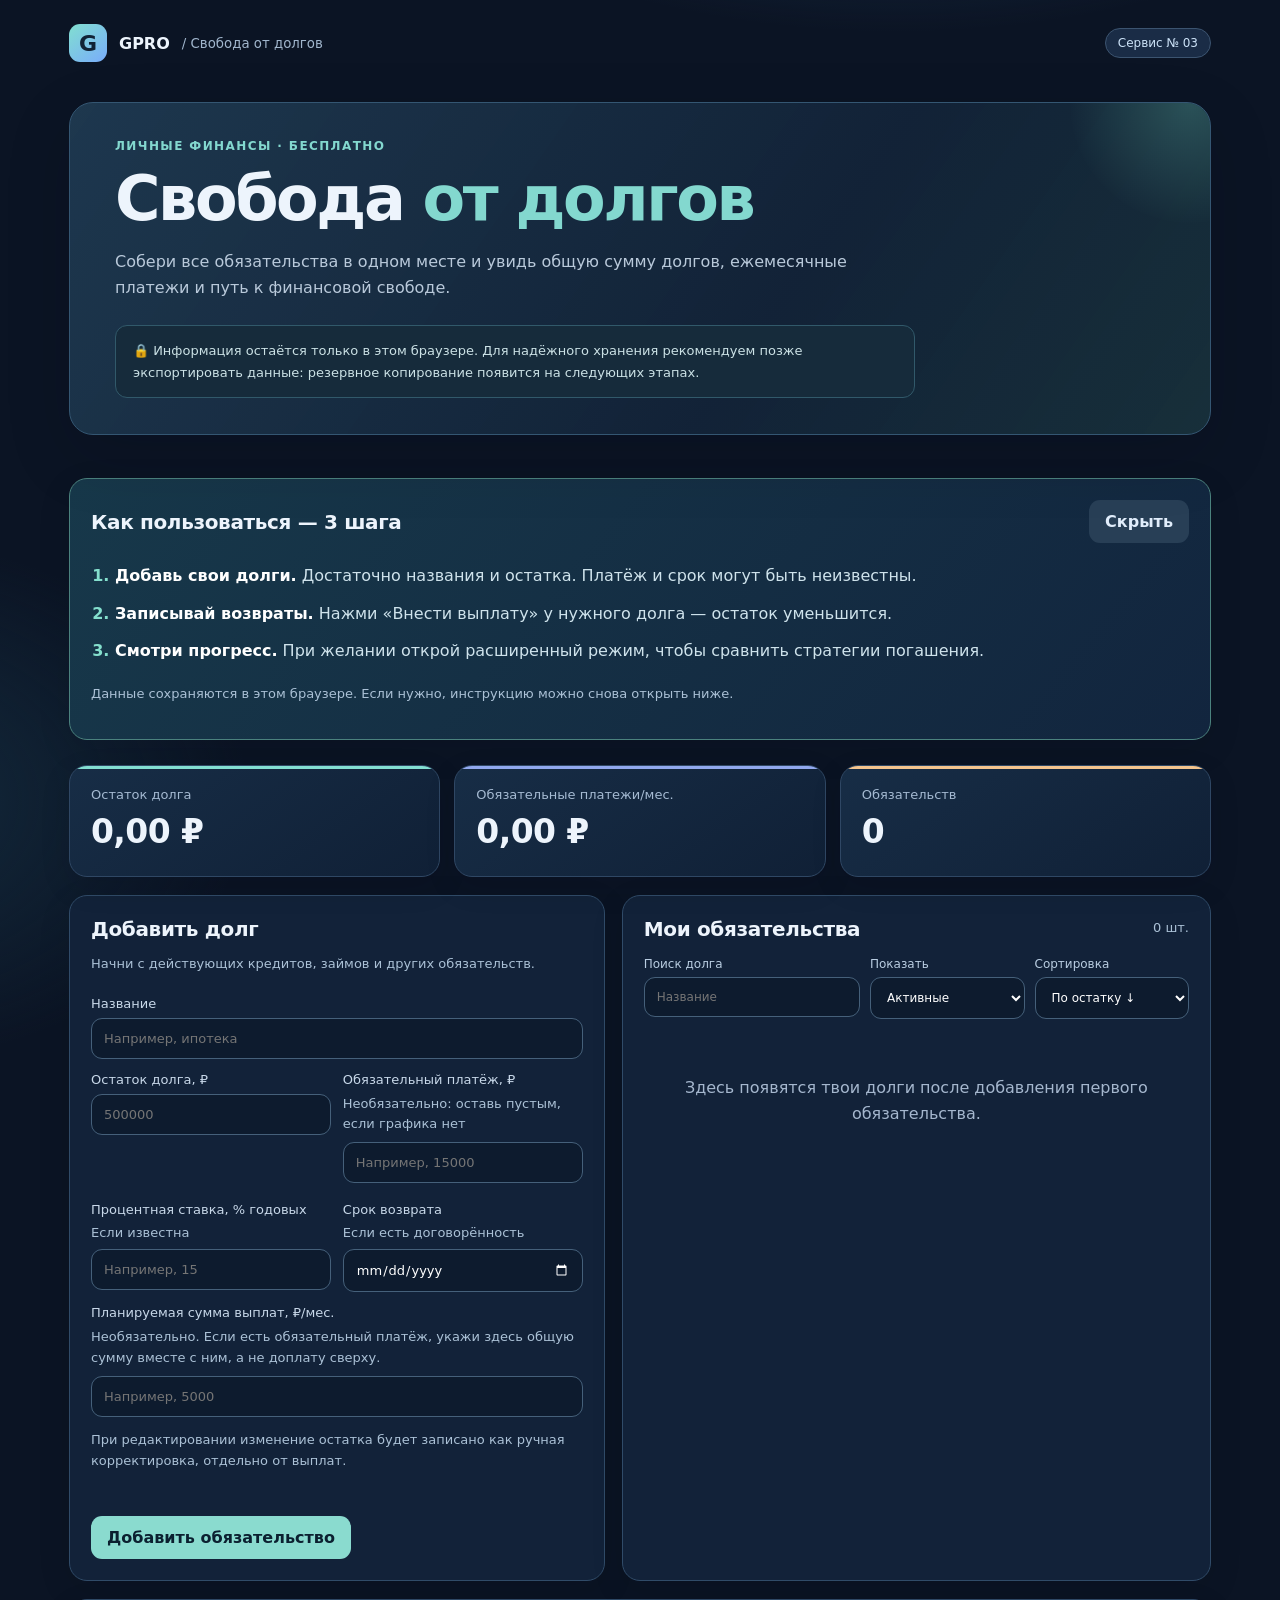
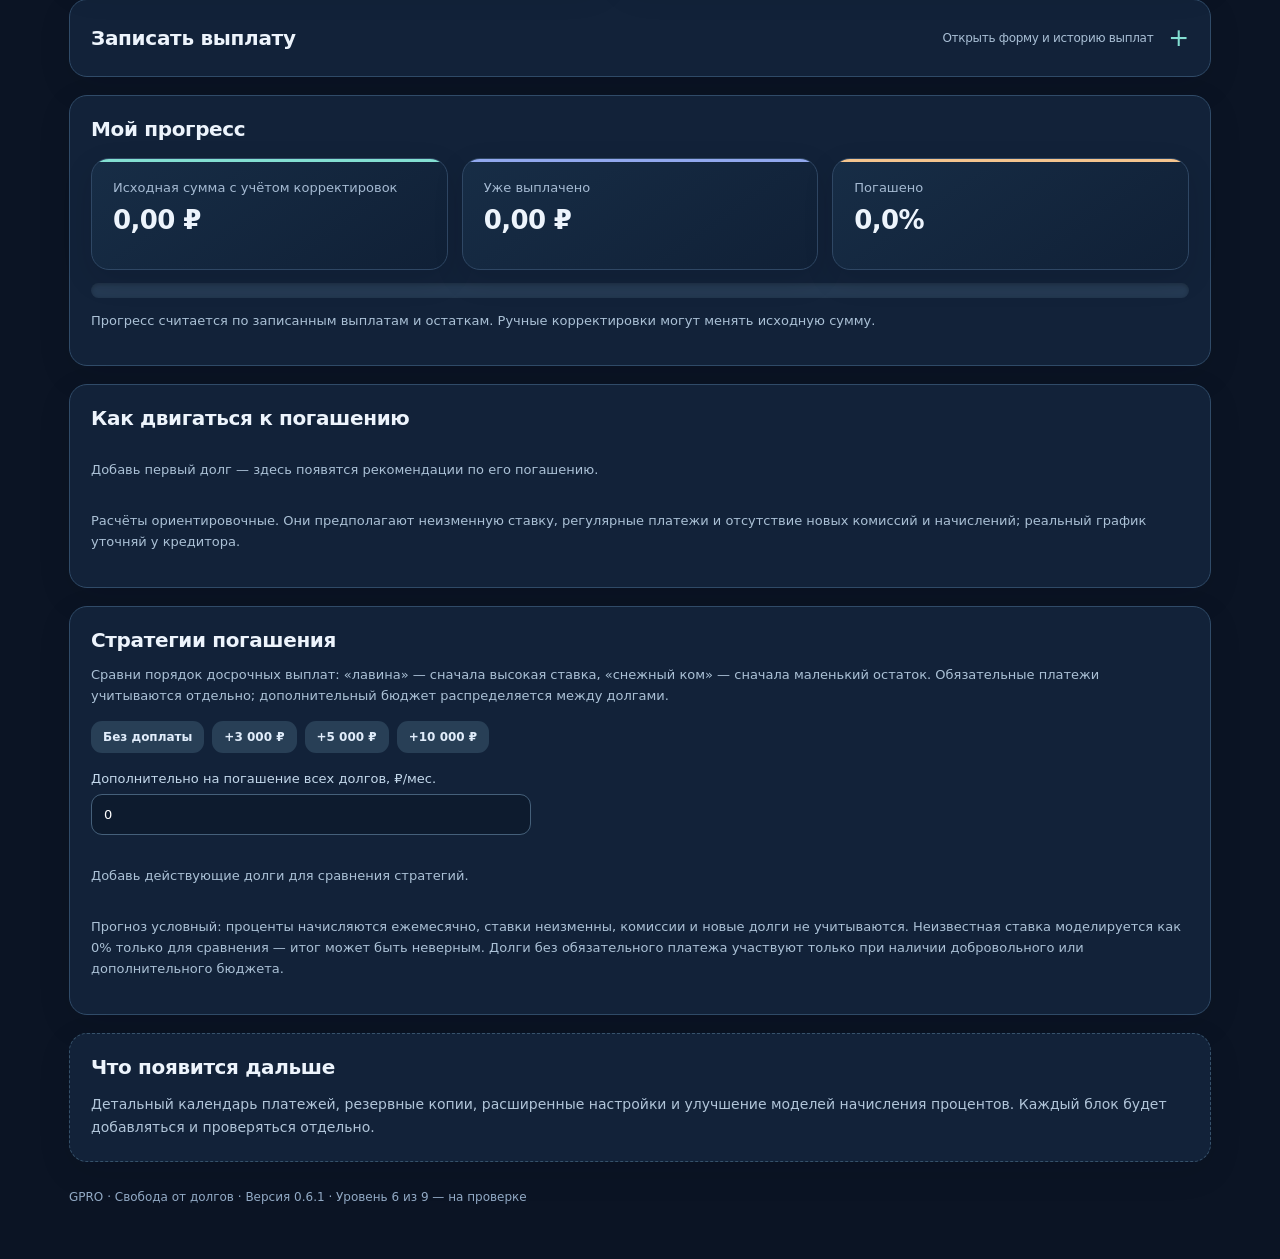
==== debt-freedom/index.html @ aa55265d "fix(debt): correct payment accordion HTML nesting" ====
<!doctype html>
<html lang="ru"><head><meta charset="utf-8"><meta name="viewport" content="width=device-width,initial-scale=1"><meta name="theme-color" content="#0d1728"><meta name="description" content="Свобода от долгов — бесплатный инструмент GPRO для учёта долгов и контроля выплат."><title>Свобода от долгов — GPRO</title><link rel="stylesheet" href="./css/style.css?v=0.6.1"></head>
<body><main class="shell">
<header class="header"><div class="brand"><span class="brand-mark">G</span> GPRO <small>/ Свобода от долгов</small></div><span class="tag">Сервис № 03</span></header>
<section class="hero"><div class="eyebrow">Личные финансы · Бесплатно</div><h1>Свобода <span>от долгов</span></h1><p>Собери все обязательства в одном месте и увидь общую сумму долгов, ежемесячные платежи и путь к финансовой свободе.</p><div class="notice">🔒 Информация остаётся только в этом браузере. Для надёжного хранения рекомендуем позже экспортировать данные: резервное копирование появится на следующих этапах.</div></section>
<div class="guide-trigger"><button class="button secondary" type="button" id="openGuide" hidden>Как пользоваться — 3 шага</button></div><section class="panel getting-started" id="quickGuide"><div class="heading"><h2>Как пользоваться — 3 шага</h2><button class="button secondary" type="button" id="hideGuide">Скрыть</button></div><ol><li><strong>Добавь свои долги.</strong> Достаточно названия и остатка. Платёж и срок могут быть неизвестны.</li><li><strong>Записывай возвраты.</strong> Нажми «Внести выплату» у нужного долга — остаток уменьшится.</li><li><strong>Смотри прогресс.</strong> При желании открой расширенный режим, чтобы сравнить стратегии погашения.</li></ol><p class="muted">Данные сохраняются в этом браузере. Если нужно, инструкцию можно снова открыть ниже.</p></section>
<section class="summary" aria-label="Итоги"><article><span>Остаток долга</span><strong id="totalDebt">0 ₽</strong></article><article><span>Обязательные платежи/мес.</span><strong id="totalPayment">0 ₽</strong></article><article><span>Обязательств</span><strong id="debtCount">0</strong></article></section>
<div class="layout"><section class="panel"><h2 id="formHeading">Добавить долг</h2><p class="muted">Начни с действующих кредитов, займов и других обязательств.</p>
<form id="debtForm"><label>Название<input id="debtName" maxlength="80" required placeholder="Например, ипотека"></label><div class="fields"><label>Остаток долга, ₽<input id="debtAmount" type="number" min="0" max="1000000000000" step="0.01" inputmode="decimal" required placeholder="500000"></label><label>Обязательный платёж, ₽ <small class="muted">Необязательно: оставь пустым, если графика нет</small><input id="debtPayment" type="number" min="0" max="1000000000000" step="0.01" inputmode="decimal" placeholder="Например, 15000"></label></div><div class="fields extra-fields"><label>Процентная ставка, % годовых <small class="muted">Если известна</small><input id="debtRate" type="number" min="0" max="100" step="0.01" inputmode="decimal" placeholder="Например, 15"></label><label>Срок возврата <small class="muted">Если есть договорённость</small><input id="debtDue" type="date"></label></div><label>Планируемая сумма выплат, ₽/мес. <small class="muted">Необязательно. Если есть обязательный платёж, укажи здесь общую сумму вместе с ним, а не доплату сверху.</small><input id="debtTarget" type="number" min="0" max="1000000000000" step="0.01" inputmode="decimal" placeholder="Например, 5000"></label><p class="muted">При редактировании изменение остатка будет записано как ручная корректировка, отдельно от выплат.</p><p id="formError" class="error" role="alert"></p><div class="form-actions"><button class="button" id="saveDebt" type="submit">Добавить обязательство</button><button class="button secondary" id="cancelEdit" type="button" hidden>Отмена</button></div><input type="hidden" id="editingId"></form></section>
<section class="panel"><div class="heading"><h2>Мои обязательства</h2><span class="muted" id="listCount"></span></div><div class="debt-tools"><label>Поиск долга<input type="search" id="debtSearch" maxlength="80" placeholder="Название"></label><label>Показать<select id="debtFilter"><option value="active">Активные</option><option value="all">Все</option><option value="closed">Погашенные</option></select></label><label>Сортировка<select id="debtSort"><option value="amount">По остатку ↓</option><option value="payment">По платежу ↓</option><option value="name">По названию</option></select></label></div><div id="debtList" class="debt-list" aria-live="polite"></div></section></div>
<details class="panel panel-payment payment-fold" id="paymentPanel"><summary><span>Записать выплату</span><span class="fold-caption">Открыть форму и историю выплат</span></summary><div class="payment-fold-body"><p class="muted">Выплата уменьшает остаток долга. Начисление процентов и комиссии не происходит автоматически — сверяй актуальный остаток с кредитором.</p><form id="paymentForm"><div class="fields"><label>Обязательство<select id="paymentDebt" required></select></label><label>Сумма выплаты, ₽<input id="paymentAmount" type="number" min="0.01" max="1000000000000" step="0.01" required inputmode="decimal"></label></div><label>Дата выплаты<input id="paymentDate" type="date" required></label><p class="error" id="paymentError" role="alert"></p><p class="muted" id="paymentMessage" role="status" aria-live="polite"></p><button class="button" type="submit">Записать выплату</button></form><h3>История выплат</h3><label class="history-filter">Долг<select id="historyDebt"><option value="all">Все обязательства</option></select></label><p class="muted">Ручные корректировки показаны отдельно и не считаются выплатами.</p><div class="form-actions"><button class="button secondary" id="showMorePayments" type="button" hidden>Показать ещё 50</button><button class="button secondary" id="showAllPayments" type="button" hidden>Показать все</button></div><div id="paymentHistory" class="payment-history"></div>
</div></details><section class="panel progress-panel"><h2>Мой прогресс</h2><div class="summary progress-summary"><article><span>Исходная сумма с учётом корректировок</span><strong id="startingTotal">0 ₽</strong></article><article><span>Уже выплачено</span><strong id="alreadyPaid">0 ₽</strong></article><article><span>Погашено</span><strong id="paidPercent">0%</strong></article></div><div class="progress-track"><div id="paidBar"></div></div><p class="muted">Прогресс считается по записанным выплатам и остаткам. Ручные корректировки могут менять исходную сумму.</p></section><section class="panel advice"><h2>Как двигаться к погашению</h2><div id="guidance" class="advice-list" aria-live="polite"></div><p class="muted">Расчёты ориентировочные. Они предполагают неизменную ставку, регулярные платежи и отсутствие новых комиссий и начислений; реальный график уточняй у кредитора.</p></section>
<section class="panel strategy"><h2>Стратегии погашения</h2><p class="muted">Сравни порядок досрочных выплат: «лавина» — сначала высокая ставка, «снежный ком» — сначала маленький остаток. Обязательные платежи учитываются отдельно; дополнительный бюджет распределяется между долгами.</p><div class="form-actions extra-presets" aria-label="Быстрый выбор дополнительных выплат"><button class="button secondary" type="button" data-extra="0">Без доплаты</button><button class="button secondary" type="button" data-extra="3000">+3 000 ₽</button><button class="button secondary" type="button" data-extra="5000">+5 000 ₽</button><button class="button secondary" type="button" data-extra="10000">+10 000 ₽</button></div><label>Дополнительно на погашение всех долгов, ₽/мес.<input id="extraPayment" type="number" min="0" max="1000000000000" step="0.01" value="0" inputmode="decimal"></label><div id="strategyResults" class="advice-list" aria-live="polite"></div><p class="muted">Прогноз условный: проценты начисляются ежемесячно, ставки неизменны, комиссии и новые долги не учитываются. Неизвестная ставка моделируется как 0% только для сравнения — итог может быть неверным. Долги без обязательного платежа участвуют только при наличии добровольного или дополнительного бюджета.</p></section><section class="panel roadmap"><h2>Что появится дальше</h2><p>Детальный календарь платежей, резервные копии, расширенные настройки и улучшение моделей начисления процентов. Каждый блок будет добавляться и проверяться отдельно.</p></section>
<footer>GPRO · Свобода от долгов · Версия 0.6.1 · Уровень 6 из 9 — на проверке</footer>
</main><script src="./js/app.js?v=0.6.1"></script></body></html>
---- debt-freedom/css/style.css ----
:root{font-family:Inter,system-ui,-apple-system,"Segoe UI",sans-serif;color:#edf4fc;background:#0b1424;color-scheme:dark}*{box-sizing:border-box}body{margin:0;background:radial-gradient(ellipse at 58% -12%,#203b5b,#0b1424 54%);min-height:100vh}button,input{font:inherit}button{cursor:pointer}.shell{max-width:1140px;margin:auto;padding:24px 24px 55px}.header,.brand,.heading{display:flex;align-items:center;justify-content:space-between;gap:12px}.brand{justify-content:start;font-weight:800}.brand small{font-weight:400;color:#a1b6cd}.brand-mark{display:grid;place-items:center;width:38px;height:38px;border-radius:11px;background:linear-gradient(140deg,#81dfd0,#79acfb);color:#112236;font-size:22px;font-weight:900}.tag{font-size:12px;border:1px solid #3c5470;background:#1a2c46;border-radius:25px;padding:7px 12px;color:#cde3f8}.hero{margin:56px 0 27px;max-width:800px}.eyebrow{font-size:12px;font-weight:850;letter-spacing:1.4px;text-transform:uppercase;color:#83d8cf}h1{font-size:clamp(34px,6vw,62px);line-height:1.09;letter-spacing:-1.8px;margin:12px 0}h1 span{color:#83d8cf}.hero>p{font-size:16px;line-height:1.65;color:#b9c9da}.notice{background:#162b3b;border:1px solid #31596a;padding:14px 17px;border-radius:12px;font-size:13px;color:#cbe1e5;line-height:1.65}.summary{display:grid;grid-template-columns:repeat(3,minmax(0,1fr));gap:14px;margin:25px 0 18px}.summary article,.panel{border:1px solid #2f4764;background:#122239;border-radius:18px;padding:21px}.summary article span{font-size:13px;color:#a5bad2;display:block}.summary article strong{font-size:clamp(21px,3vw,33px);display:block;margin-top:10px;overflow-wrap:anywhere}.layout{display:grid;grid-template-columns:1fr 1.1fr;gap:17px}.panel{min-width:0}h2{font-size:20px;margin:0 0 10px}.muted{font-size:13px;color:#a3b8cf;line-height:1.6}.fields{display:grid;grid-template-columns:repeat(2,minmax(0,1fr));gap:12px}form{margin-top:21px}form label{display:flex;flex-direction:column;gap:7px;color:#c8d8e9;font-size:13px;margin-bottom:13px}input{width:100%;min-width:0;border-radius:11px;border:1px solid #45607a;background:#0d1b2e;color:#fff;padding:12px}input:focus-visible,button:focus-visible{outline:2px solid #8ce3e0;outline-offset:2px}.button{border:0;background:#8adbcf;color:#0b2030;border-radius:11px;padding:12px 16px;font-weight:800}.button.secondary{background:#283f56;color:#e1edfb}.button.danger{background:#49313c;color:#ffb9bc;padding:8px 12px}.error{color:#ffadb9;min-height:18px;font-size:13px}.debt-list{display:grid;gap:11px;margin-top:16px}.debt-item{padding:15px;background:#101b30;border-radius:13px;border:1px solid #304b62}.debt-item-top{display:flex;justify-content:space-between;gap:14px;align-items:center}.debt-item strong{overflow-wrap:anywhere}.debt-figures{display:flex;gap:22px;flex-wrap:wrap;margin-top:10px;font-size:13px;color:#bdd1e7}.debt-figures b{color:#f2f8ff}.empty{padding:40px 12px;text-align:center;color:#a5b7ce;line-height:1.65}.roadmap{margin-top:18px}.roadmap p{color:#b1c5d9;line-height:1.7;font-size:14px;margin-bottom:0}footer{margin-top:28px;color:#92aac5;font-size:12px}@media(max-width:760px){.shell{padding:16px 14px 45px}.hero{margin-top:34px}.layout{grid-template-columns:1fr}.summary{gap:8px}.summary article,.panel{padding:15px}.summary article span{font-size:11px}.summary article strong{font-size:20px}}@media(max-width:430px){.summary{grid-template-columns:repeat(2,minmax(0,1fr))}.summary article:last-child{grid-column:1/-1}.fields{grid-template-columns:1fr}.hero>p{font-size:14px}.brand small{display:none}.tag{font-size:10px}}[hidden]{display:none!important}
/* Level 2: flexible debts and repayment guidance */
.extra-fields{margin-top:6px}.extra-fields small,form label small{font-weight:400;line-height:1.4}.advice{margin-top:18px}.advice-list{display:grid;grid-template-columns:repeat(2,minmax(0,1fr));gap:12px;margin:17px 0}.advice-item{padding:16px;background:#102439;border:1px solid #34566b;border-radius:12px;min-width:0}.advice-item strong{display:block;color:#a1ecde;overflow-wrap:anywhere}.advice-item p{margin:10px 0 0}.debt-figures span{line-height:1.5}.debt-figures{gap:8px 18px}@media(max-width:760px){.advice-list{grid-template-columns:1fr}}@media(max-width:430px){.extra-fields{grid-template-columns:1fr}}

/* Level 3: transaction editing and repayment history */
select{width:100%;min-width:0;border-radius:11px;border:1px solid #45607a;background:#0d1b2e;color:#fff;padding:12px;font:inherit}
select:focus-visible{outline:2px solid #8ce3e0;outline-offset:2px}
.item-actions,.form-actions{display:flex;align-items:center;gap:8px;flex-wrap:wrap}
.item-actions .button{font-size:12px;padding:8px 11px}
.paid-off{border-color:#397d69;background:#112e30}
.panel-payment{margin-top:18px}
.panel-payment h3{font-size:16px;margin:26px 0 12px}
.payment-history{display:grid;gap:9px}
.payment-row{display:flex;gap:12px;align-items:center;justify-content:space-between;padding:12px;border:1px solid #34516c;background:#0e1d30;border-radius:11px;font-size:13px}
.payment-row span{overflow-wrap:anywhere}
.payment-row button{flex-shrink:0}
@media(max-width:500px){.debt-item-top{align-items:flex-start;flex-direction:column}.payment-row{align-items:flex-start;flex-direction:column}.payment-row button{min-height:40px}}

/* Level 3.1: progress, strategy comparison and full history */
.progress-panel,.strategy{margin-top:18px}
.progress-summary{margin:17px 0 13px}
.progress-summary article strong{font-size:clamp(18px,2.3vw,26px)}
.progress-track{height:13px;border-radius:99px;background:#253a53;overflow:hidden}
.progress-track>div{height:100%;background:linear-gradient(90deg,#50a9d8,#8ae1ce);border-radius:99px;transition:width .2s ease}
.strategy>label{display:flex;flex-direction:column;gap:8px;font-size:13px;color:#c4d9ec;max-width:440px;margin:18px 0}
.warning{color:#ffc2a3!important}
.positive{color:#92e6ba!important}
#showMorePayments,#showAllPayments{font-size:12px;margin:4px 0}
@media(max-width:650px){.progress-summary{grid-template-columns:1fr 1fr}.progress-summary article:last-child{grid-column:1/-1}}
@media(prefers-reduced-motion:reduce){.progress-track>div{transition:none}}

/* Level 3.1 transparency: correction log and simulation presets */
.adjustment-log{margin:12px 0 0;padding:10px 12px;border:1px solid #405775;border-radius:10px;font-size:12px;color:#b8cee5}
.adjustment-log summary{cursor:pointer;font-weight:700;color:#a9e6db}
.adjustment-log>div{padding:5px 0;border-top:1px solid #31465d;margin-top:6px}
.extra-presets{margin-top:15px}.extra-presets .button{padding:9px 12px;font-size:12px}

/* Level 4 — daily usability */
.debt-tools{display:grid;grid-template-columns:minmax(0,1.4fr) minmax(0,1fr) minmax(0,1fr);gap:10px;margin:16px 0}
.debt-tools label,.history-filter{display:flex;flex-direction:column;gap:6px;font-size:12px;color:#b9cde1}
.item-actions .pay-now{background:#8adbcf;color:#0b2030}
#paymentMessage{min-height:18px;color:#99e1ca}
.history-filter{max-width:370px;margin:10px 0}
#paymentPanel{scroll-margin-top:18px}
@media(max-width:640px){.debt-tools{grid-template-columns:minmax(0,1fr) minmax(0,1fr)}.debt-tools label:first-child{grid-column:1/-1}.item-actions .button{min-height:40px}}
@media(max-width:400px){.debt-tools{grid-template-columns:1fr}.debt-tools label:first-child{grid-column:auto}.item-actions{width:100%}}

/* Level 5 — cohesive polished visual system */
:root{--surface:#122239;--muted:#abc1d6;--accent:#88dfd1;--stroke:#344e6c}
body{background:radial-gradient(ellipse 850px 500px at 70% -12%,#28486d 0%,transparent 75%),radial-gradient(ellipse 650px 400px at -15% 28%,#142d40 0%,transparent 68%),#0b1424}
.shell{max-width:1190px}
.hero{position:relative;max-width:none;padding:36px clamp(22px,4vw,45px);margin:40px 0 25px;border:1px solid #345672;border-radius:24px;background:linear-gradient(125deg,rgba(35,66,91,.77),rgba(18,35,56,.95) 62%,rgba(27,56,65,.75));box-shadow:0 22px 65px rgba(2,10,21,.15);overflow:hidden}
.hero:after{content:"";position:absolute;width:240px;height:240px;right:-100px;top:-120px;border-radius:50%;background:radial-gradient(circle,rgba(122,233,204,.21),transparent 72%);pointer-events:none}
.hero h1{letter-spacing:-2.4px}
.hero>p{max-width:740px}
.hero .notice{max-width:800px;margin-top:24px}
.summary article{position:relative;overflow:hidden;min-height:112px;background:linear-gradient(145deg,#172d46,#102036);box-shadow:0 10px 30px rgba(2,10,24,.12)}
.summary article:before{content:"";position:absolute;top:0;left:0;right:0;height:3px;background:#537da4}
.summary article:first-child:before{background:#83dfd2}
.summary article:nth-child(2):before{background:#91a8ee}
.summary article:nth-child(3):before{background:#f4c48e}
.summary article strong{font-variant-numeric:tabular-nums;letter-spacing:-.6px}
.panel{box-shadow:0 10px 35px rgba(2,10,24,.09);border-color:#304b68}
.panel h2{letter-spacing:-.35px}
.debt-item{border-color:#36516d;background:linear-gradient(135deg,#142841,#101d30);transition:border-color .2s ease,transform .2s ease}
.debt-item:hover{border-color:#547997}
.debt-item strong{font-size:15px}
.debt-item.paid-off{background:linear-gradient(125deg,#153830,#14273a);border-color:#4c9b80}
.debt-figures{margin-top:14px}
.debt-figures span{background:rgba(99,143,176,.09);padding:5px 9px;border-radius:7px}
.item-actions .button{border-radius:9px}
.button{transition:filter .15s ease,transform .15s ease}
@media(hover:hover){.button:hover{filter:brightness(1.1)}.button:active{transform:translateY(1px)}}
.advice-item{background:linear-gradient(135deg,#132c40,#102237);border-color:#35556e}
.advice-item p{line-height:1.55}
.progress-track{height:15px;box-shadow:inset 0 1px 4px rgba(0,0,0,.25)}
.payment-row{background:#13273d}
.heading h2{margin:0}
.roadmap{border-style:dashed;border-color:#36526b}
.muted{color:var(--muted)}
@media(max-width:760px){.hero{margin:23px 0 21px;padding:26px 21px}.summary article{min-height:98px}.hero h1{letter-spacing:-1.6px}}
@media(max-width:430px){.hero{padding:22px 17px}.hero h1{font-size:35px}.hero .notice{font-size:12px}.summary article strong{font-size:clamp(18px,5vw,24px)}.item-actions{gap:7px}.item-actions .button{flex:1}}
@media(prefers-reduced-motion:reduce){.button,.debt-item{transition:none}}

/* Level 6: simplified onboarding and personalized density */
.getting-started{margin:18px 0;background:linear-gradient(130deg,#17384a,#12253e);border-color:#4b827e}
.getting-started ol{padding-left:24px;display:grid;gap:12px;margin:20px 0;color:#cfe3ec;line-height:1.6}
.getting-started li::marker{font-weight:900;color:#84dfcd}
.getting-started strong{color:#fff}
.getting-started .heading{flex-wrap:wrap}
.getting-started[hidden]{display:none}
@media(max-width:480px){.getting-started ol{font-size:13px}}

/* Level 6.1: fold the repayment area while keeping all recommendations visible */
.guide-trigger{display:flex;justify-content:flex-start;margin:14px 0}
.guide-trigger [hidden]{display:none}
.payment-fold{margin-top:18px}
.payment-fold>summary{cursor:pointer;display:flex;justify-content:space-between;align-items:center;gap:15px;list-style:none;font-size:20px;font-weight:750;letter-spacing:-.3px;min-height:34px}
.payment-fold>summary::-webkit-details-marker{display:none}
.payment-fold>summary:after{content:'+';font-size:25px;font-weight:500;color:#83dfd2;line-height:1}
.payment-fold[open]>summary:after{content:'−'}
.payment-fold .fold-caption{font-size:12px;color:#a9bfd5;font-weight:400;margin-left:auto;text-align:right}
.payment-fold-body{padding-top:14px}
.payment-fold>summary:focus-visible{outline:2px solid #8ce3e0;outline-offset:4px;border-radius:4px}
@media(max-width:500px){.payment-fold>summary{font-size:18px}.payment-fold .fold-caption{font-size:11px;max-width:135px}}
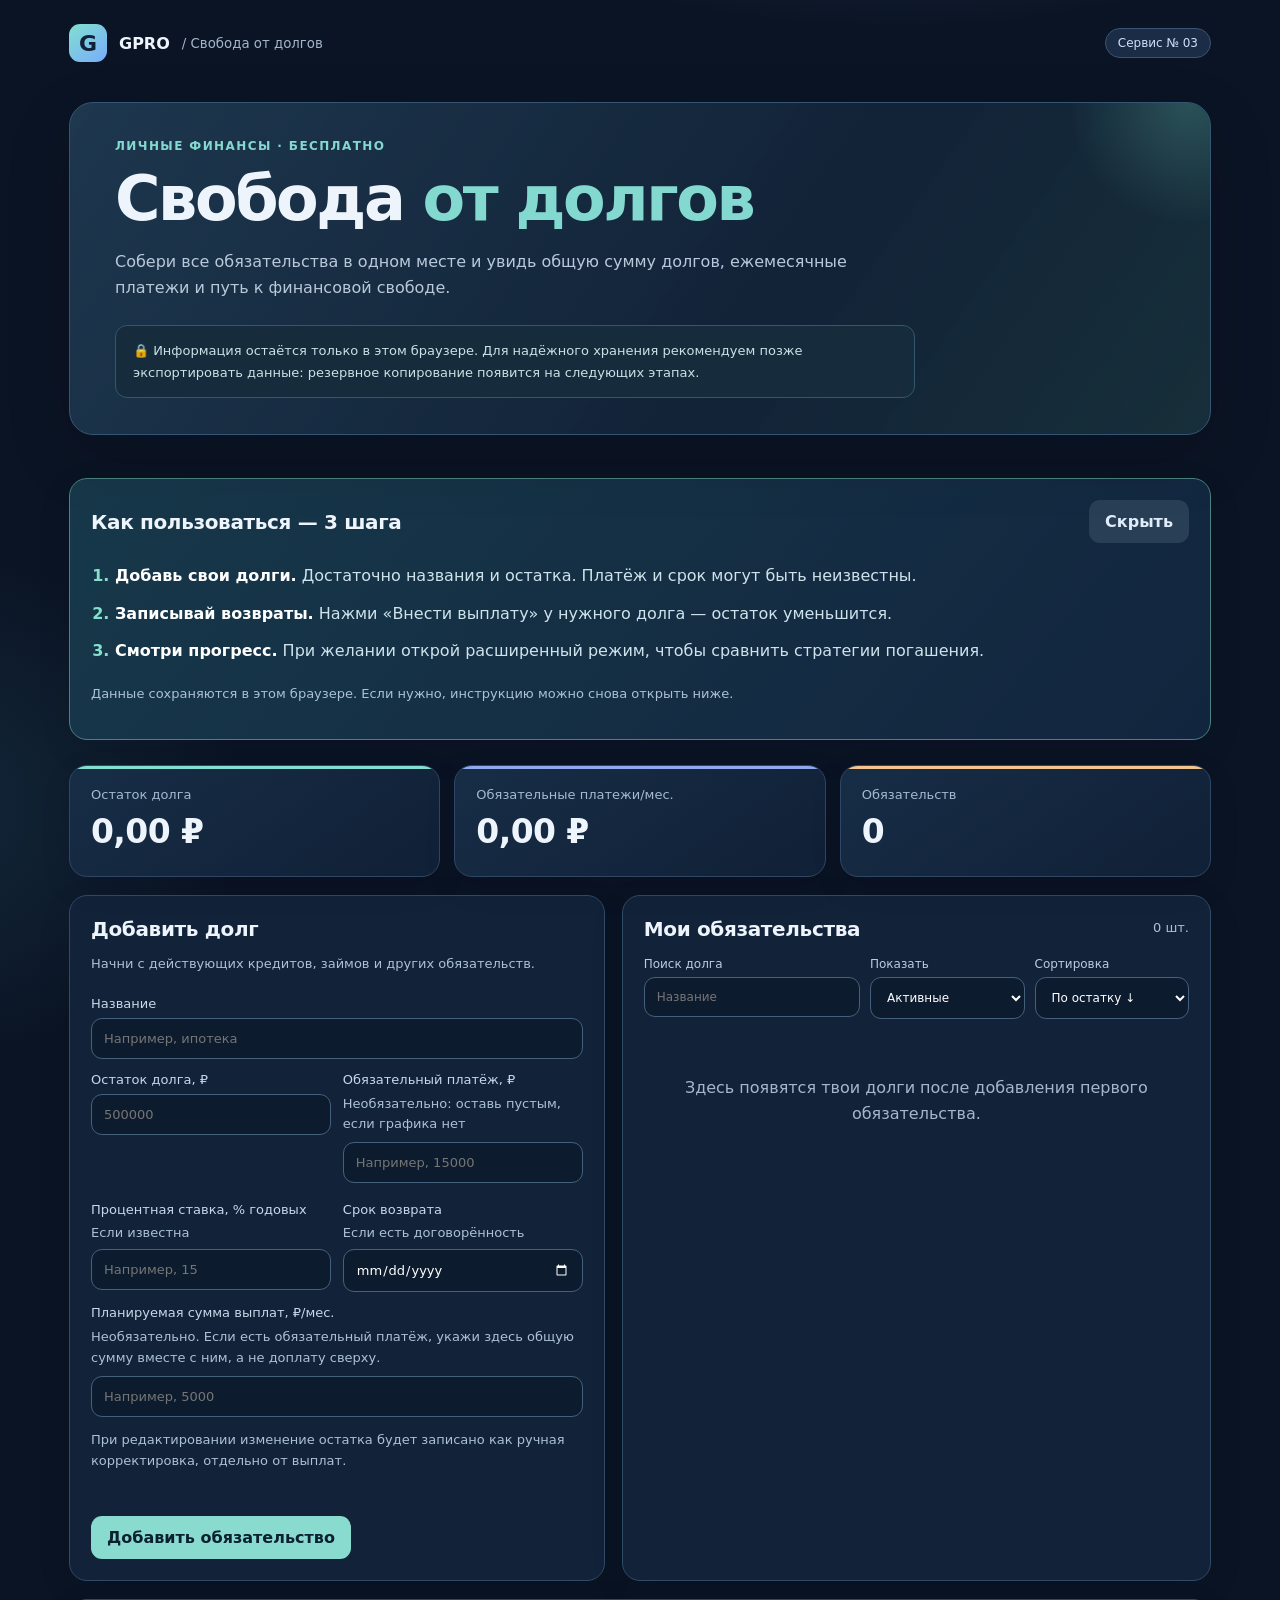
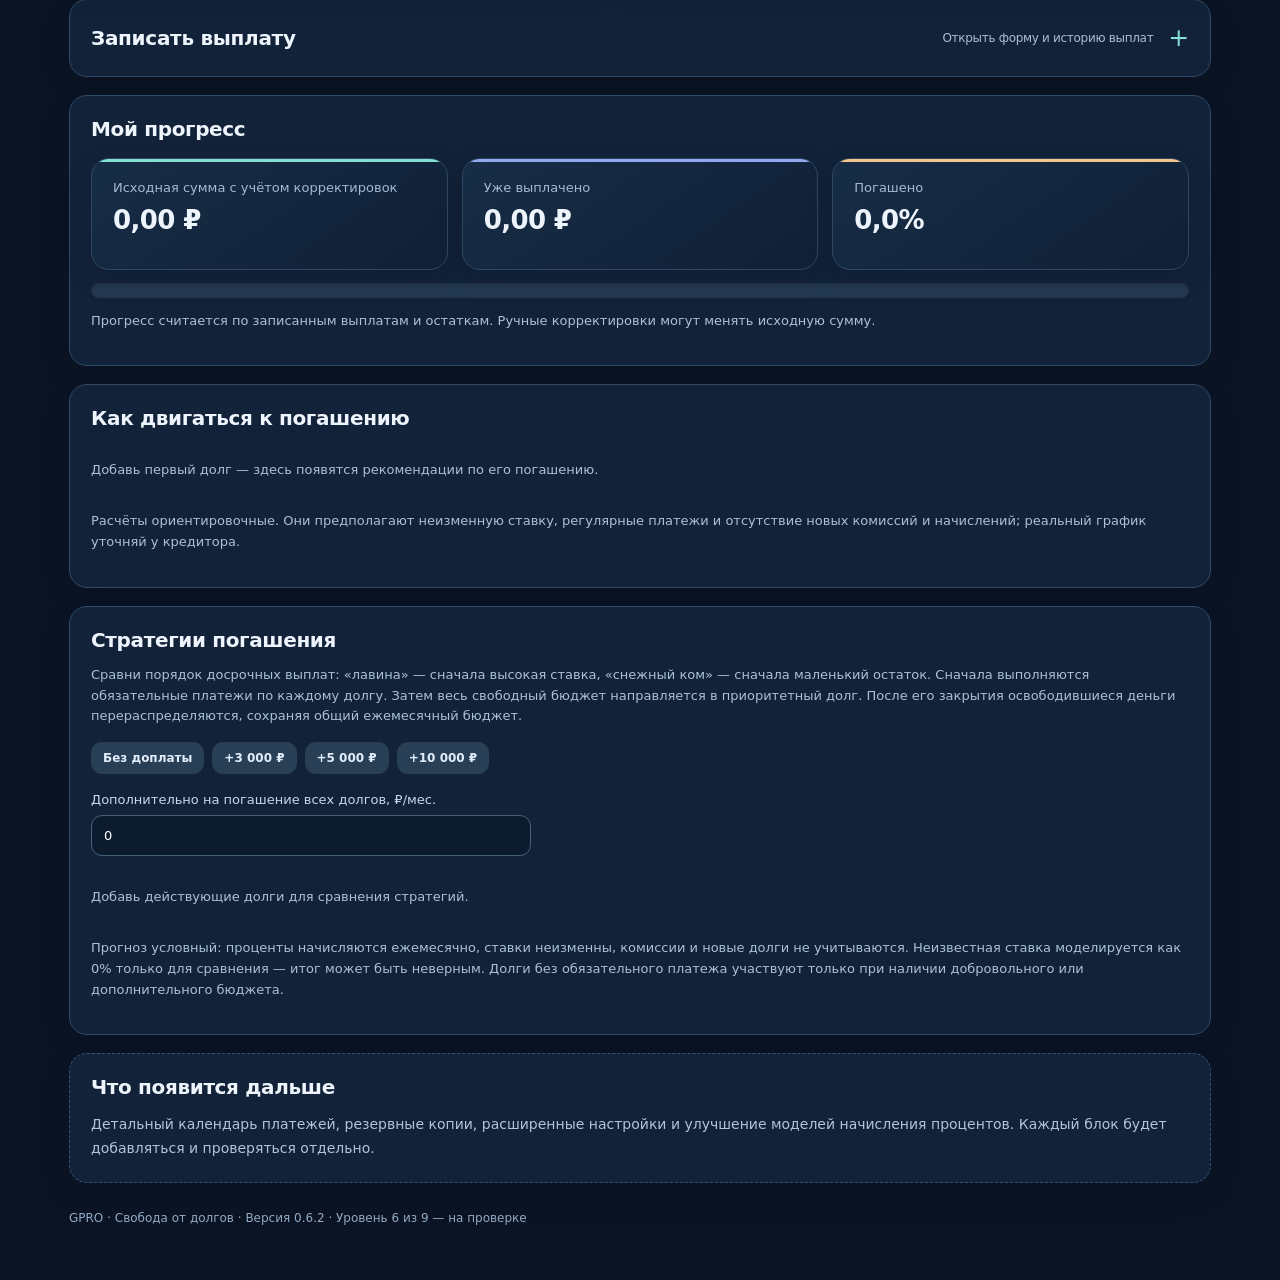
==== commit 4d25de16: "fix(debt): clarify avalanche/snowball repayment semantics and version 0.6.2" ====
--- a/debt-freedom/index.html
+++ b/debt-freedom/index.html
@@ -1,5 +1,5 @@
 <!doctype html>
-<html lang="ru"><head><meta charset="utf-8"><meta name="viewport" content="width=device-width,initial-scale=1"><meta name="theme-color" content="#0d1728"><meta name="description" content="Свобода от долгов — бесплатный инструмент GPRO для учёта долгов и контроля выплат."><title>Свобода от долгов — GPRO</title><link rel="stylesheet" href="./css/style.css?v=0.6.1"></head>
+<html lang="ru"><head><meta charset="utf-8"><meta name="viewport" content="width=device-width,initial-scale=1"><meta name="theme-color" content="#0d1728"><meta name="description" content="Свобода от долгов — бесплатный инструмент GPRO для учёта долгов и контроля выплат."><title>Свобода от долгов — GPRO</title><link rel="stylesheet" href="./css/style.css?v=0.6.2"></head>
 <body><main class="shell">
 <header class="header"><div class="brand"><span class="brand-mark">G</span> GPRO <small>/ Свобода от долгов</small></div><span class="tag">Сервис № 03</span></header>
 <section class="hero"><div class="eyebrow">Личные финансы · Бесплатно</div><h1>Свобода <span>от долгов</span></h1><p>Собери все обязательства в одном месте и увидь общую сумму долгов, ежемесячные платежи и путь к финансовой свободе.</p><div class="notice">🔒 Информация остаётся только в этом браузере. Для надёжного хранения рекомендуем позже экспортировать данные: резервное копирование появится на следующих этапах.</div></section>
@@ -10,6 +10,6 @@
 <section class="panel"><div class="heading"><h2>Мои обязательства</h2><span class="muted" id="listCount"></span></div><div class="debt-tools"><label>Поиск долга<input type="search" id="debtSearch" maxlength="80" placeholder="Название"></label><label>Показать<select id="debtFilter"><option value="active">Активные</option><option value="all">Все</option><option value="closed">Погашенные</option></select></label><label>Сортировка<select id="debtSort"><option value="amount">По остатку ↓</option><option value="payment">По платежу ↓</option><option value="name">По названию</option></select></label></div><div id="debtList" class="debt-list" aria-live="polite"></div></section></div>
 <details class="panel panel-payment payment-fold" id="paymentPanel"><summary><span>Записать выплату</span><span class="fold-caption">Открыть форму и историю выплат</span></summary><div class="payment-fold-body"><p class="muted">Выплата уменьшает остаток долга. Начисление процентов и комиссии не происходит автоматически — сверяй актуальный остаток с кредитором.</p><form id="paymentForm"><div class="fields"><label>Обязательство<select id="paymentDebt" required></select></label><label>Сумма выплаты, ₽<input id="paymentAmount" type="number" min="0.01" max="1000000000000" step="0.01" required inputmode="decimal"></label></div><label>Дата выплаты<input id="paymentDate" type="date" required></label><p class="error" id="paymentError" role="alert"></p><p class="muted" id="paymentMessage" role="status" aria-live="polite"></p><button class="button" type="submit">Записать выплату</button></form><h3>История выплат</h3><label class="history-filter">Долг<select id="historyDebt"><option value="all">Все обязательства</option></select></label><p class="muted">Ручные корректировки показаны отдельно и не считаются выплатами.</p><div class="form-actions"><button class="button secondary" id="showMorePayments" type="button" hidden>Показать ещё 50</button><button class="button secondary" id="showAllPayments" type="button" hidden>Показать все</button></div><div id="paymentHistory" class="payment-history"></div>
 </div></details><section class="panel progress-panel"><h2>Мой прогресс</h2><div class="summary progress-summary"><article><span>Исходная сумма с учётом корректировок</span><strong id="startingTotal">0 ₽</strong></article><article><span>Уже выплачено</span><strong id="alreadyPaid">0 ₽</strong></article><article><span>Погашено</span><strong id="paidPercent">0%</strong></article></div><div class="progress-track"><div id="paidBar"></div></div><p class="muted">Прогресс считается по записанным выплатам и остаткам. Ручные корректировки могут менять исходную сумму.</p></section><section class="panel advice"><h2>Как двигаться к погашению</h2><div id="guidance" class="advice-list" aria-live="polite"></div><p class="muted">Расчёты ориентировочные. Они предполагают неизменную ставку, регулярные платежи и отсутствие новых комиссий и начислений; реальный график уточняй у кредитора.</p></section>
-<section class="panel strategy"><h2>Стратегии погашения</h2><p class="muted">Сравни порядок досрочных выплат: «лавина» — сначала высокая ставка, «снежный ком» — сначала маленький остаток. Обязательные платежи учитываются отдельно; дополнительный бюджет распределяется между долгами.</p><div class="form-actions extra-presets" aria-label="Быстрый выбор дополнительных выплат"><button class="button secondary" type="button" data-extra="0">Без доплаты</button><button class="button secondary" type="button" data-extra="3000">+3 000 ₽</button><button class="button secondary" type="button" data-extra="5000">+5 000 ₽</button><button class="button secondary" type="button" data-extra="10000">+10 000 ₽</button></div><label>Дополнительно на погашение всех долгов, ₽/мес.<input id="extraPayment" type="number" min="0" max="1000000000000" step="0.01" value="0" inputmode="decimal"></label><div id="strategyResults" class="advice-list" aria-live="polite"></div><p class="muted">Прогноз условный: проценты начисляются ежемесячно, ставки неизменны, комиссии и новые долги не учитываются. Неизвестная ставка моделируется как 0% только для сравнения — итог может быть неверным. Долги без обязательного платежа участвуют только при наличии добровольного или дополнительного бюджета.</p></section><section class="panel roadmap"><h2>Что появится дальше</h2><p>Детальный календарь платежей, резервные копии, расширенные настройки и улучшение моделей начисления процентов. Каждый блок будет добавляться и проверяться отдельно.</p></section>
-<footer>GPRO · Свобода от долгов · Версия 0.6.1 · Уровень 6 из 9 — на проверке</footer>
-</main><script src="./js/app.js?v=0.6.1"></script></body></html>+<section class="panel strategy"><h2>Стратегии погашения</h2><p class="muted">Сравни порядок досрочных выплат: «лавина» — сначала высокая ставка, «снежный ком» — сначала маленький остаток. Сначала выполняются обязательные платежи по каждому долгу. Затем весь свободный бюджет направляется в приоритетный долг. После его закрытия освободившиеся деньги перераспределяются, сохраняя общий ежемесячный бюджет.</p><div class="form-actions extra-presets" aria-label="Быстрый выбор дополнительных выплат"><button class="button secondary" type="button" data-extra="0">Без доплаты</button><button class="button secondary" type="button" data-extra="3000">+3 000 ₽</button><button class="button secondary" type="button" data-extra="5000">+5 000 ₽</button><button class="button secondary" type="button" data-extra="10000">+10 000 ₽</button></div><label>Дополнительно на погашение всех долгов, ₽/мес.<input id="extraPayment" type="number" min="0" max="1000000000000" step="0.01" value="0" inputmode="decimal"></label><div id="strategyResults" class="advice-list" aria-live="polite"></div><p class="muted">Прогноз условный: проценты начисляются ежемесячно, ставки неизменны, комиссии и новые долги не учитываются. Неизвестная ставка моделируется как 0% только для сравнения — итог может быть неверным. Долги без обязательного платежа участвуют только при наличии добровольного или дополнительного бюджета.</p></section><section class="panel roadmap"><h2>Что появится дальше</h2><p>Детальный календарь платежей, резервные копии, расширенные настройки и улучшение моделей начисления процентов. Каждый блок будет добавляться и проверяться отдельно.</p></section>
+<footer>GPRO · Свобода от долгов · Версия 0.6.2 · Уровень 6 из 9 — на проверке</footer>
+</main><script src="./js/app.js?v=0.6.2"></script></body></html>
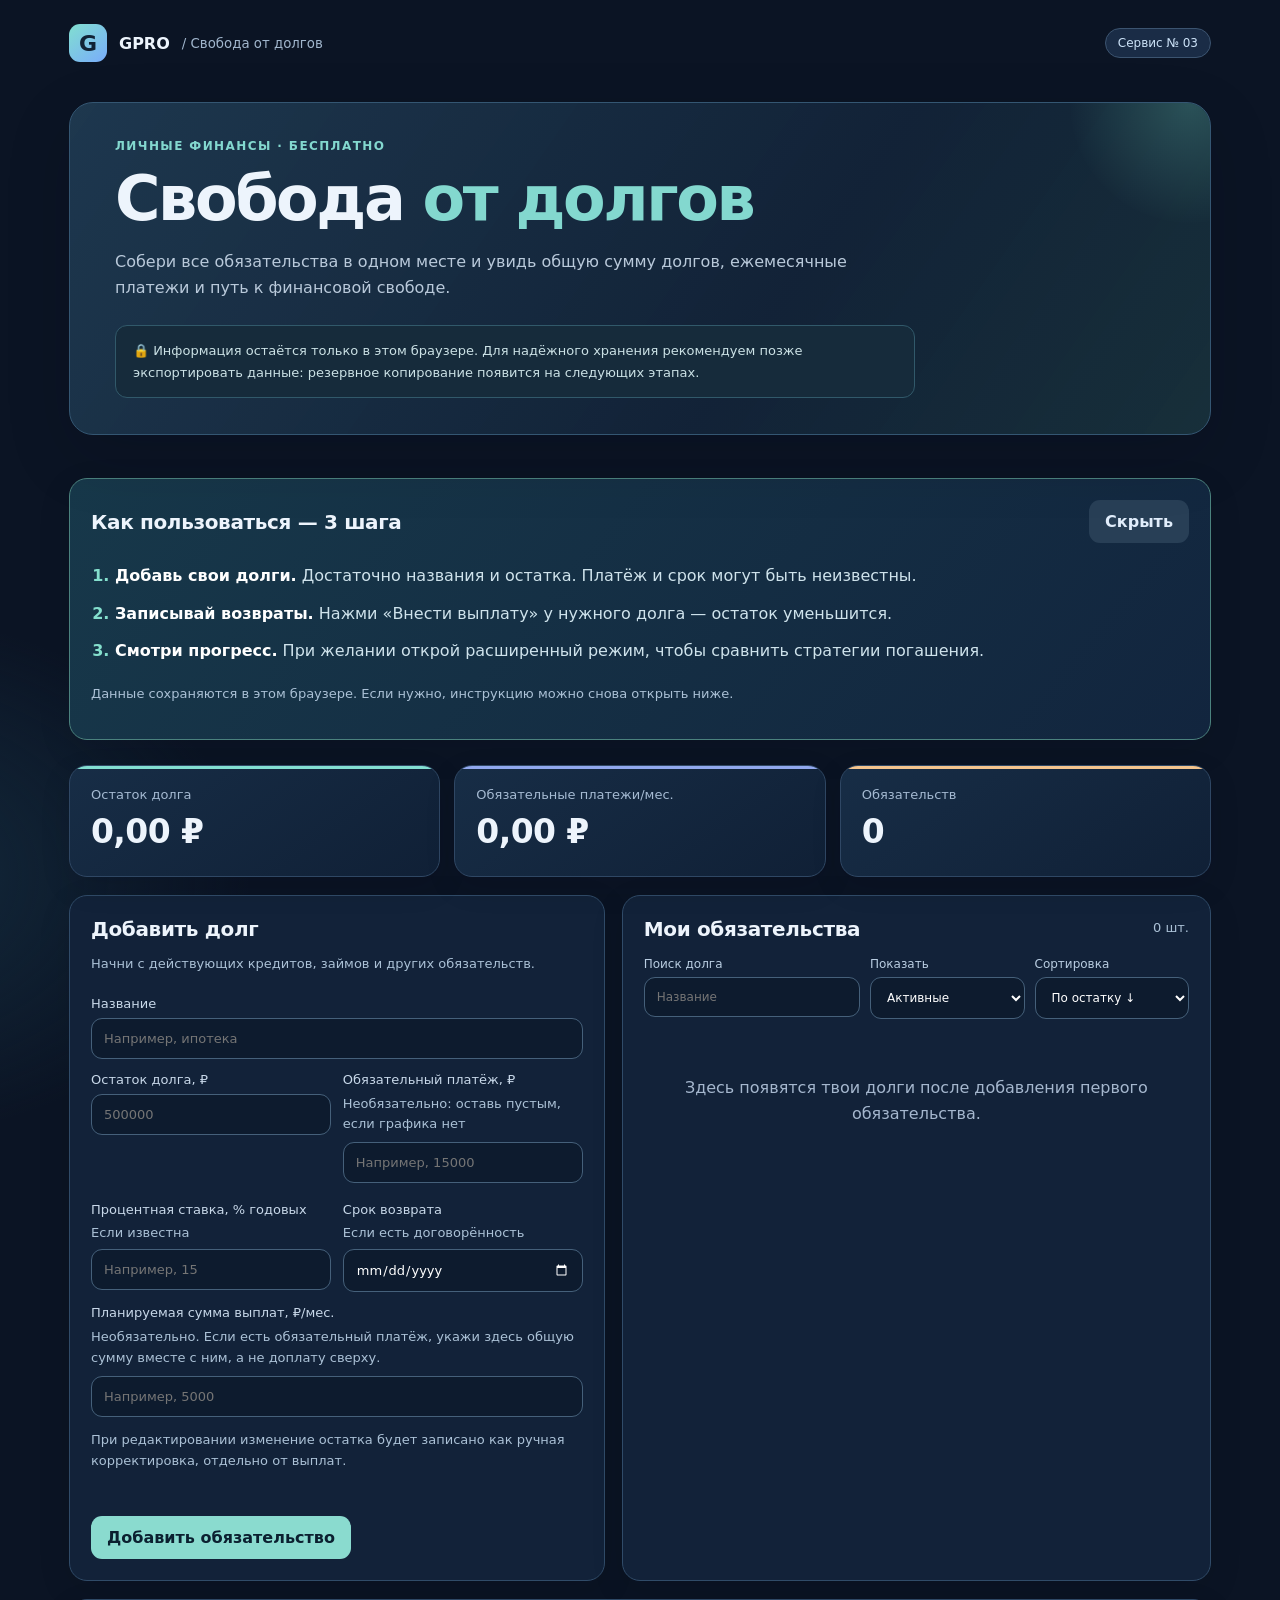
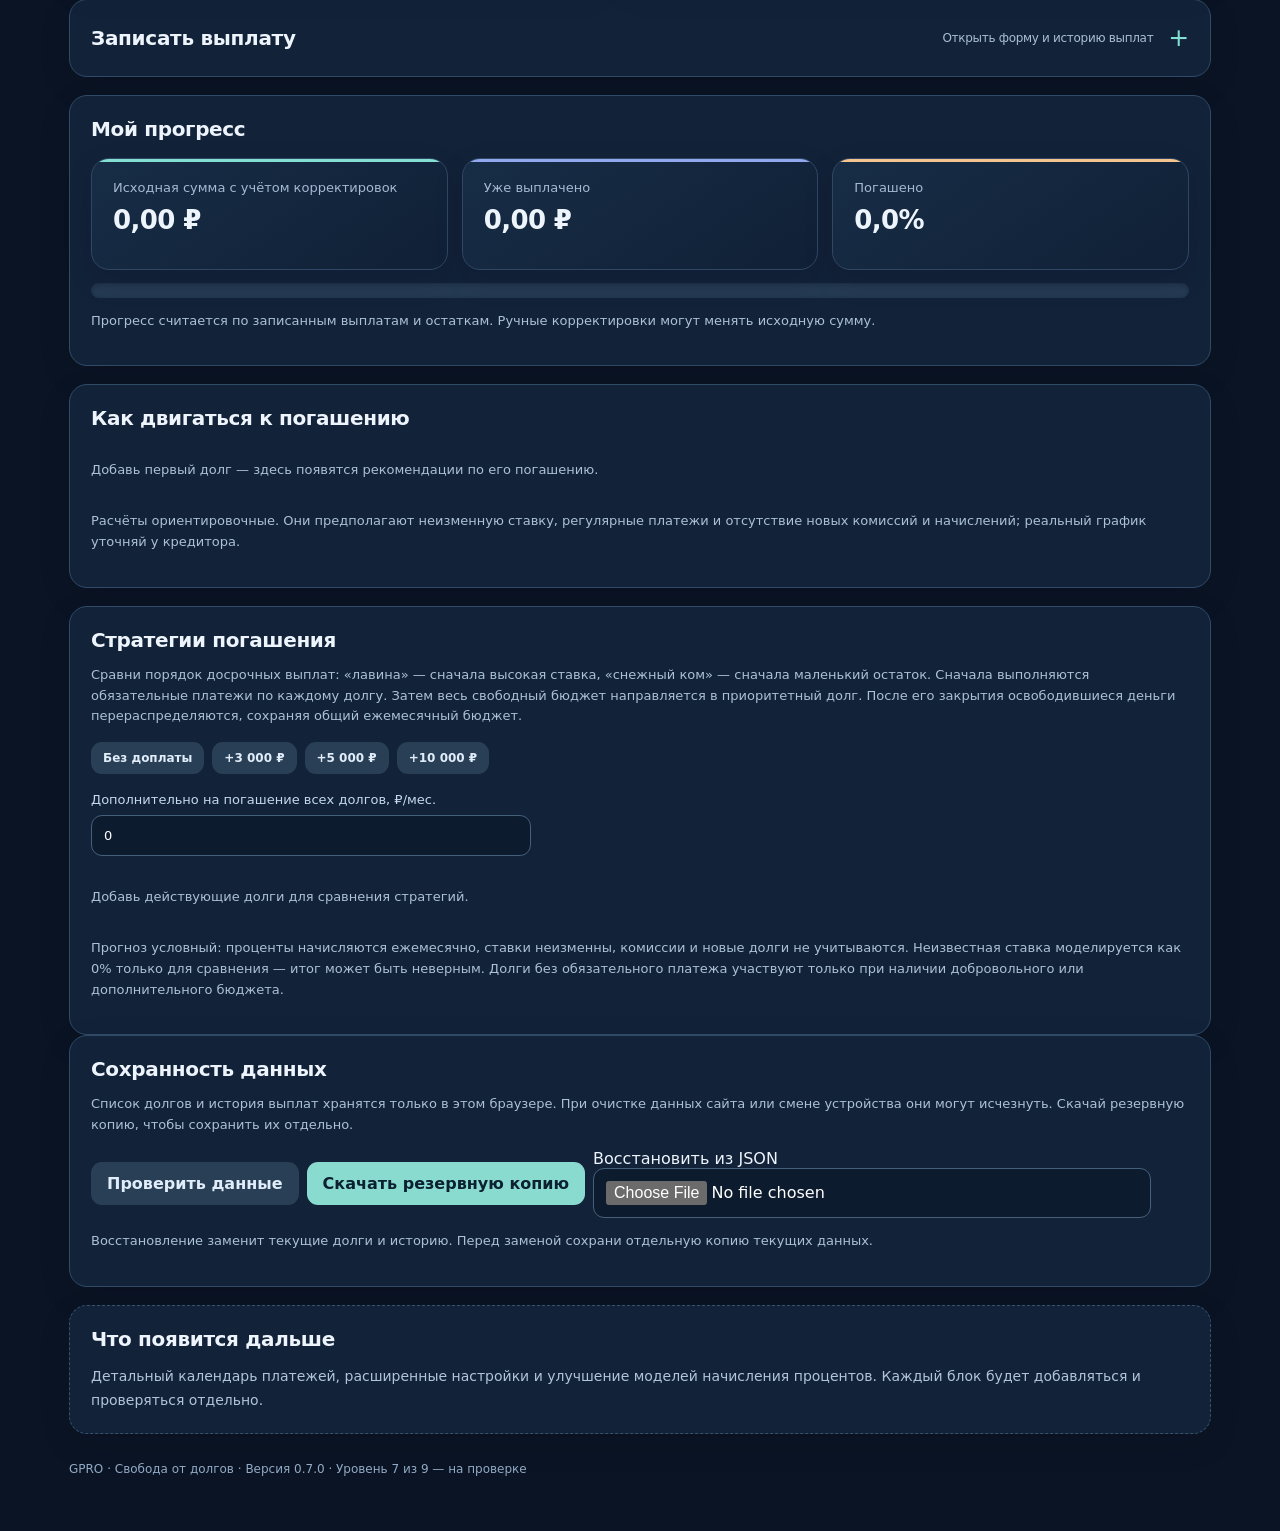
==== commit e4e928a8: "feat(debt): level 7 integrity check and JSON backup/restore interface" ====
--- a/debt-freedom/index.html
+++ b/debt-freedom/index.html
@@ -1,5 +1,5 @@
 <!doctype html>
-<html lang="ru"><head><meta charset="utf-8"><meta name="viewport" content="width=device-width,initial-scale=1"><meta name="theme-color" content="#0d1728"><meta name="description" content="Свобода от долгов — бесплатный инструмент GPRO для учёта долгов и контроля выплат."><title>Свобода от долгов — GPRO</title><link rel="stylesheet" href="./css/style.css?v=0.6.2"></head>
+<html lang="ru"><head><meta charset="utf-8"><meta name="viewport" content="width=device-width,initial-scale=1"><meta name="theme-color" content="#0d1728"><meta name="description" content="Свобода от долгов — бесплатный инструмент GPRO для учёта долгов и контроля выплат."><title>Свобода от долгов — GPRO</title><link rel="stylesheet" href="./css/style.css?v=0.7.0"></head>
 <body><main class="shell">
 <header class="header"><div class="brand"><span class="brand-mark">G</span> GPRO <small>/ Свобода от долгов</small></div><span class="tag">Сервис № 03</span></header>
 <section class="hero"><div class="eyebrow">Личные финансы · Бесплатно</div><h1>Свобода <span>от долгов</span></h1><p>Собери все обязательства в одном месте и увидь общую сумму долгов, ежемесячные платежи и путь к финансовой свободе.</p><div class="notice">🔒 Информация остаётся только в этом браузере. Для надёжного хранения рекомендуем позже экспортировать данные: резервное копирование появится на следующих этапах.</div></section>
@@ -10,6 +10,22 @@
 <section class="panel"><div class="heading"><h2>Мои обязательства</h2><span class="muted" id="listCount"></span></div><div class="debt-tools"><label>Поиск долга<input type="search" id="debtSearch" maxlength="80" placeholder="Название"></label><label>Показать<select id="debtFilter"><option value="active">Активные</option><option value="all">Все</option><option value="closed">Погашенные</option></select></label><label>Сортировка<select id="debtSort"><option value="amount">По остатку ↓</option><option value="payment">По платежу ↓</option><option value="name">По названию</option></select></label></div><div id="debtList" class="debt-list" aria-live="polite"></div></section></div>
 <details class="panel panel-payment payment-fold" id="paymentPanel"><summary><span>Записать выплату</span><span class="fold-caption">Открыть форму и историю выплат</span></summary><div class="payment-fold-body"><p class="muted">Выплата уменьшает остаток долга. Начисление процентов и комиссии не происходит автоматически — сверяй актуальный остаток с кредитором.</p><form id="paymentForm"><div class="fields"><label>Обязательство<select id="paymentDebt" required></select></label><label>Сумма выплаты, ₽<input id="paymentAmount" type="number" min="0.01" max="1000000000000" step="0.01" required inputmode="decimal"></label></div><label>Дата выплаты<input id="paymentDate" type="date" required></label><p class="error" id="paymentError" role="alert"></p><p class="muted" id="paymentMessage" role="status" aria-live="polite"></p><button class="button" type="submit">Записать выплату</button></form><h3>История выплат</h3><label class="history-filter">Долг<select id="historyDebt"><option value="all">Все обязательства</option></select></label><p class="muted">Ручные корректировки показаны отдельно и не считаются выплатами.</p><div class="form-actions"><button class="button secondary" id="showMorePayments" type="button" hidden>Показать ещё 50</button><button class="button secondary" id="showAllPayments" type="button" hidden>Показать все</button></div><div id="paymentHistory" class="payment-history"></div>
 </div></details><section class="panel progress-panel"><h2>Мой прогресс</h2><div class="summary progress-summary"><article><span>Исходная сумма с учётом корректировок</span><strong id="startingTotal">0 ₽</strong></article><article><span>Уже выплачено</span><strong id="alreadyPaid">0 ₽</strong></article><article><span>Погашено</span><strong id="paidPercent">0%</strong></article></div><div class="progress-track"><div id="paidBar"></div></div><p class="muted">Прогресс считается по записанным выплатам и остаткам. Ручные корректировки могут менять исходную сумму.</p></section><section class="panel advice"><h2>Как двигаться к погашению</h2><div id="guidance" class="advice-list" aria-live="polite"></div><p class="muted">Расчёты ориентировочные. Они предполагают неизменную ставку, регулярные платежи и отсутствие новых комиссий и начислений; реальный график уточняй у кредитора.</p></section>
-<section class="panel strategy"><h2>Стратегии погашения</h2><p class="muted">Сравни порядок досрочных выплат: «лавина» — сначала высокая ставка, «снежный ком» — сначала маленький остаток. Сначала выполняются обязательные платежи по каждому долгу. Затем весь свободный бюджет направляется в приоритетный долг. После его закрытия освободившиеся деньги перераспределяются, сохраняя общий ежемесячный бюджет.</p><div class="form-actions extra-presets" aria-label="Быстрый выбор дополнительных выплат"><button class="button secondary" type="button" data-extra="0">Без доплаты</button><button class="button secondary" type="button" data-extra="3000">+3 000 ₽</button><button class="button secondary" type="button" data-extra="5000">+5 000 ₽</button><button class="button secondary" type="button" data-extra="10000">+10 000 ₽</button></div><label>Дополнительно на погашение всех долгов, ₽/мес.<input id="extraPayment" type="number" min="0" max="1000000000000" step="0.01" value="0" inputmode="decimal"></label><div id="strategyResults" class="advice-list" aria-live="polite"></div><p class="muted">Прогноз условный: проценты начисляются ежемесячно, ставки неизменны, комиссии и новые долги не учитываются. Неизвестная ставка моделируется как 0% только для сравнения — итог может быть неверным. Долги без обязательного платежа участвуют только при наличии добровольного или дополнительного бюджета.</p></section><section class="panel roadmap"><h2>Что появится дальше</h2><p>Детальный календарь платежей, резервные копии, расширенные настройки и улучшение моделей начисления процентов. Каждый блок будет добавляться и проверяться отдельно.</p></section>
-<footer>GPRO · Свобода от долгов · Версия 0.6.2 · Уровень 6 из 9 — на проверке</footer>
-</main><script src="./js/app.js?v=0.6.2"></script></body></html>+<section class="panel strategy"><h2>Стратегии погашения</h2><p class="muted">Сравни порядок досрочных выплат: «лавина» — сначала высокая ставка, «снежный ком» — сначала маленький остаток. Сначала выполняются обязательные платежи по каждому долгу. Затем весь свободный бюджет направляется в приоритетный долг. После его закрытия освободившиеся деньги перераспределяются, сохраняя общий ежемесячный бюджет.</p><div class="form-actions extra-presets" aria-label="Быстрый выбор дополнительных выплат"><button class="button secondary" type="button" data-extra="0">Без доплаты</button><button class="button secondary" type="button" data-extra="3000">+3 000 ₽</button><button class="button secondary" type="button" data-extra="5000">+5 000 ₽</button><button class="button secondary" type="button" data-extra="10000">+10 000 ₽</button></div><label>Дополнительно на погашение всех долгов, ₽/мес.<input id="extraPayment" type="number" min="0" max="1000000000000" step="0.01" value="0" inputmode="decimal"></label><div id="strategyResults" class="advice-list" aria-live="polite"></div><p class="muted">Прогноз условный: проценты начисляются ежемесячно, ставки неизменны, комиссии и новые долги не учитываются. Неизвестная ставка моделируется как 0% только для сравнения — итог может быть неверным. Долги без обязательного платежа участвуют только при наличии добровольного или дополнительного бюджета.</p></section><section class="panel backup-panel" id="dataSafety">
+<h2>Сохранность данных</h2>
+<p class="muted">Список долгов и история выплат хранятся только в этом браузере. При очистке данных сайта или смене устройства они могут исчезнуть. Скачай резервную копию, чтобы сохранить их отдельно.</p>
+<div class="form-actions">
+<button class="button secondary" id="verifyStorage" type="button">Проверить данные</button>
+<button class="button" id="downloadBackup" type="button">Скачать резервную копию</button>
+<label class="backup-import">Восстановить из JSON<input type="file" id="restoreBackup" accept=".json,application/json"></label>
+</div>
+<p class="muted" role="status" aria-live="polite" id="backupStatus"></p>
+<p class="muted">Восстановление заменит текущие долги и историю. Перед заменой сохрани отдельную копию текущих данных.</p>
+<div class="data-warning" id="storageWarning" hidden role="alert">
+<strong>Обнаружена проблема с хранилищем</strong>
+<p id="storageWarningText"></p>
+<button class="button secondary" id="emergencyBackup" type="button">Скачать исходные данные для восстановления вручную</button>
+</div>
+</section>
+<section class="panel roadmap"><h2>Что появится дальше</h2><p>Детальный календарь платежей, расширенные настройки и улучшение моделей начисления процентов. Каждый блок будет добавляться и проверяться отдельно.</p></section>
+<footer>GPRO · Свобода от долгов · Версия 0.7.0 · Уровень 7 из 9 — на проверке</footer>
+</main><script src="./js/app.js?v=0.7.0"></script></body></html>
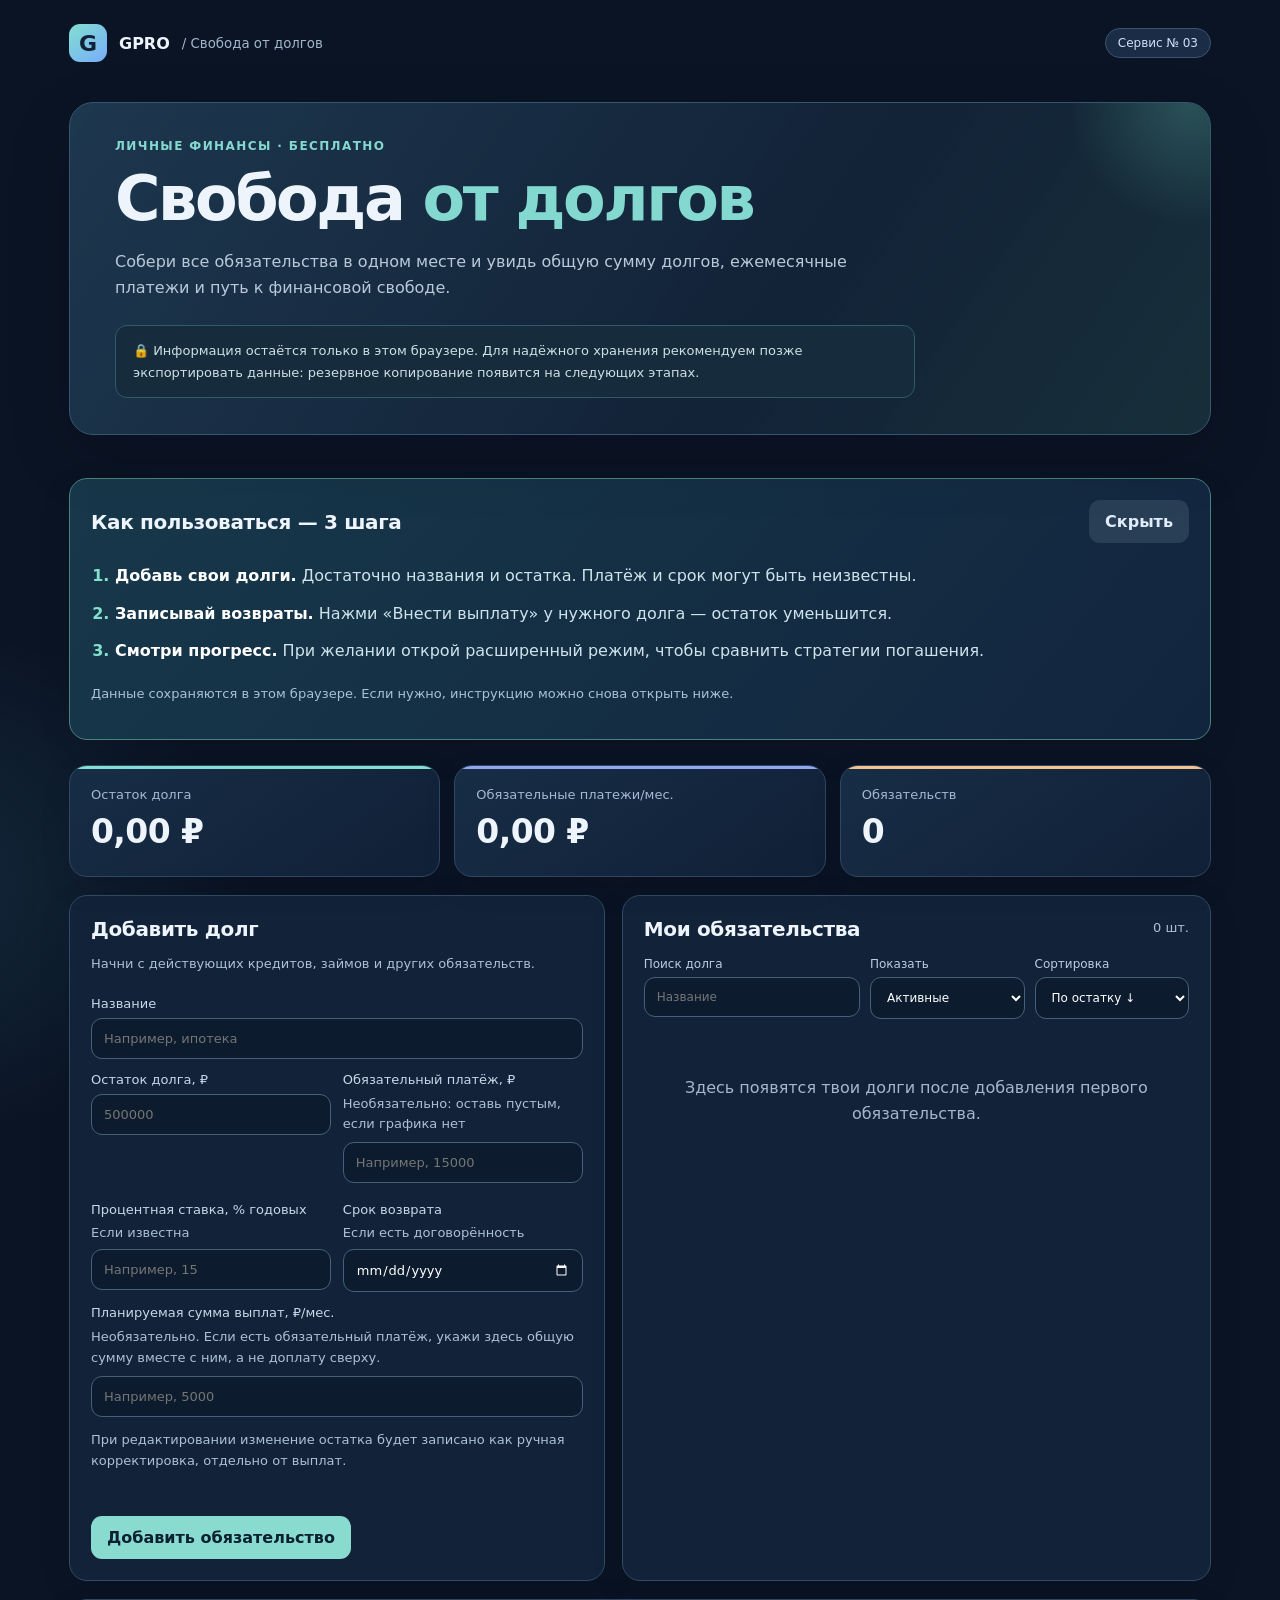
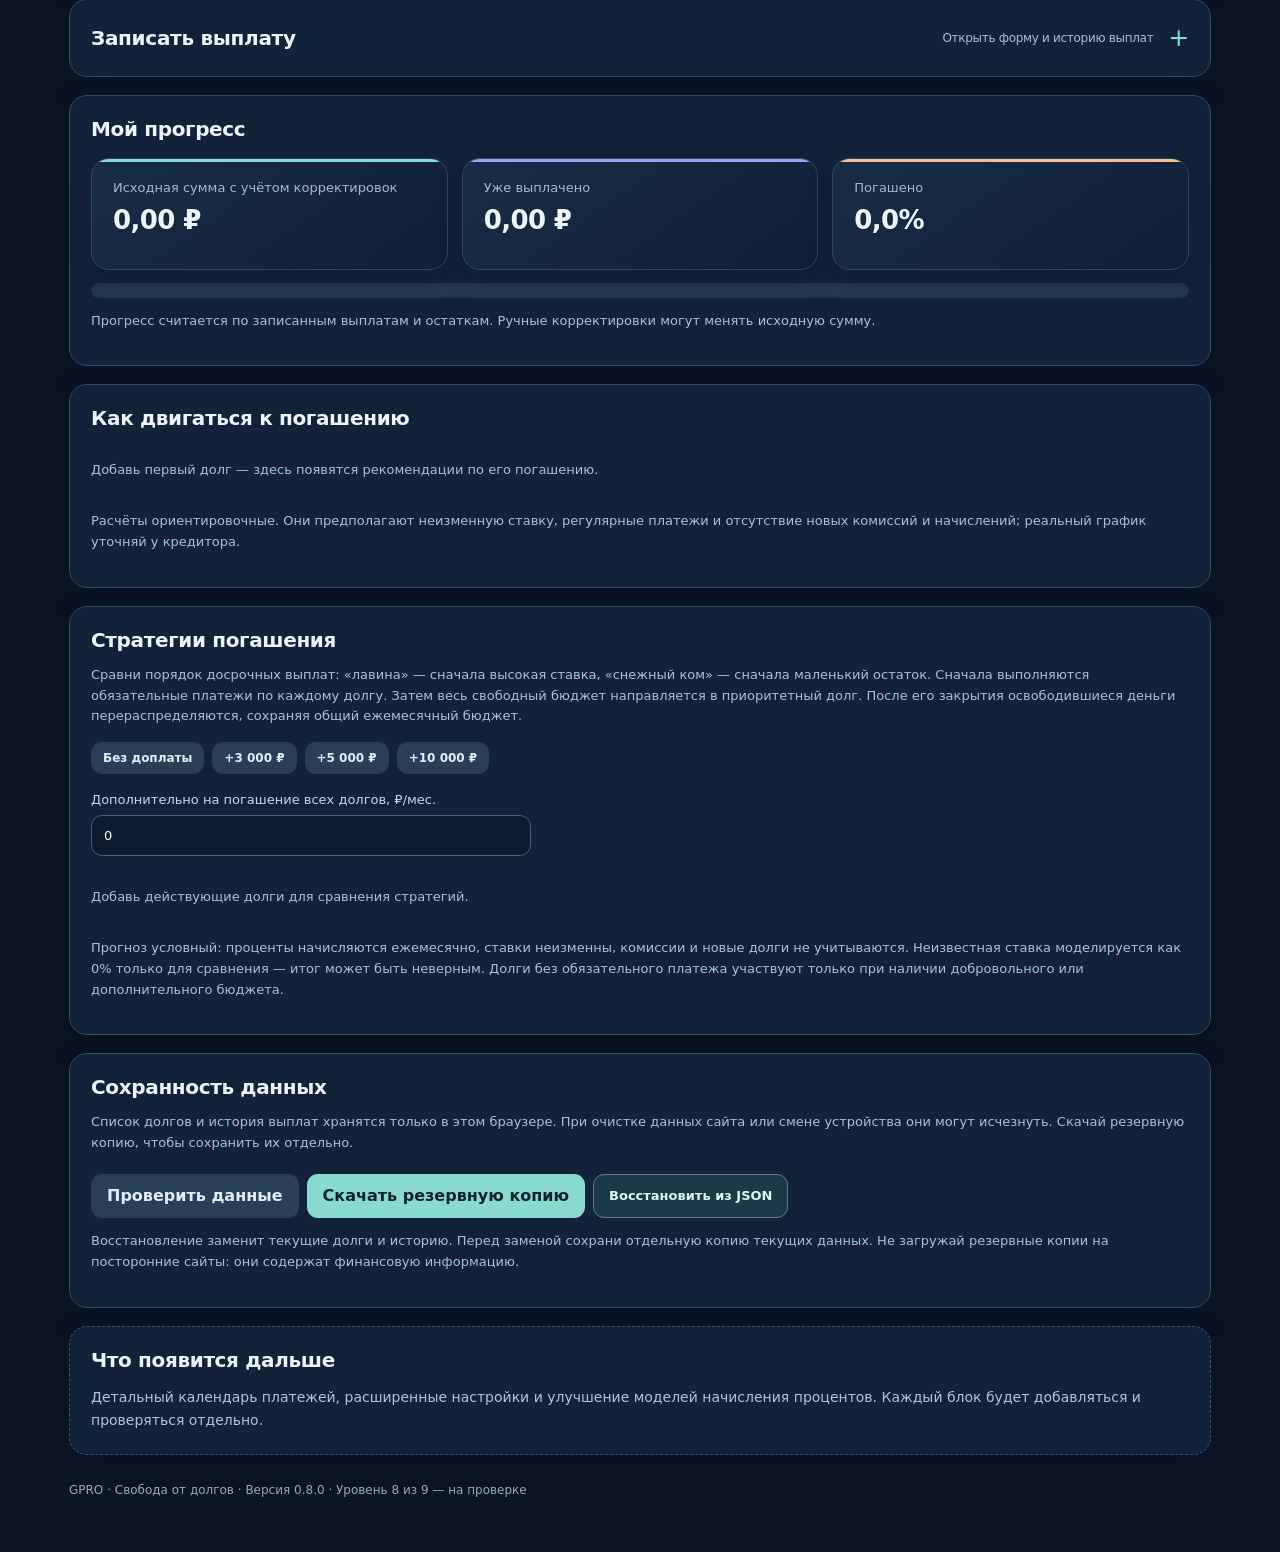
==== commit 1076459a: "polish(debt): update v0.8.0 and clarify backup privacy" ====
--- a/debt-freedom/index.html
+++ b/debt-freedom/index.html
@@ -1,5 +1,5 @@
 <!doctype html>
-<html lang="ru"><head><meta charset="utf-8"><meta name="viewport" content="width=device-width,initial-scale=1"><meta name="theme-color" content="#0d1728"><meta name="description" content="Свобода от долгов — бесплатный инструмент GPRO для учёта долгов и контроля выплат."><title>Свобода от долгов — GPRO</title><link rel="stylesheet" href="./css/style.css?v=0.7.0"></head>
+<html lang="ru"><head><meta charset="utf-8"><meta name="viewport" content="width=device-width,initial-scale=1"><meta name="theme-color" content="#0d1728"><meta name="description" content="Свобода от долгов — бесплатный инструмент GPRO для учёта долгов и контроля выплат."><title>Свобода от долгов — GPRO</title><link rel="stylesheet" href="./css/style.css?v=0.8.0"></head>
 <body><main class="shell">
 <header class="header"><div class="brand"><span class="brand-mark">G</span> GPRO <small>/ Свобода от долгов</small></div><span class="tag">Сервис № 03</span></header>
 <section class="hero"><div class="eyebrow">Личные финансы · Бесплатно</div><h1>Свобода <span>от долгов</span></h1><p>Собери все обязательства в одном месте и увидь общую сумму долгов, ежемесячные платежи и путь к финансовой свободе.</p><div class="notice">🔒 Информация остаётся только в этом браузере. Для надёжного хранения рекомендуем позже экспортировать данные: резервное копирование появится на следующих этапах.</div></section>
@@ -19,7 +19,7 @@
 <label class="backup-import">Восстановить из JSON<input type="file" id="restoreBackup" accept=".json,application/json"></label>
 </div>
 <p class="muted" role="status" aria-live="polite" id="backupStatus"></p>
-<p class="muted">Восстановление заменит текущие долги и историю. Перед заменой сохрани отдельную копию текущих данных.</p>
+<p class="muted">Восстановление заменит текущие долги и историю. Перед заменой сохрани отдельную копию текущих данных. Не загружай резервные копии на посторонние сайты: они содержат финансовую информацию.</p>
 <div class="data-warning" id="storageWarning" hidden role="alert">
 <strong>Обнаружена проблема с хранилищем</strong>
 <p id="storageWarningText"></p>
@@ -27,5 +27,5 @@
 </div>
 </section>
 <section class="panel roadmap"><h2>Что появится дальше</h2><p>Детальный календарь платежей, расширенные настройки и улучшение моделей начисления процентов. Каждый блок будет добавляться и проверяться отдельно.</p></section>
-<footer>GPRO · Свобода от долгов · Версия 0.7.0 · Уровень 7 из 9 — на проверке</footer>
-</main><script src="./js/app.js?v=0.7.0"></script></body></html>+<footer>GPRO · Свобода от долгов · Версия 0.8.0 · Уровень 8 из 9 — на проверке</footer>
+</main><script src="./js/app.js?v=0.8.0"></script></body></html>
--- a/debt-freedom/css/style.css
+++ b/debt-freedom/css/style.css
@@ -103,3 +103,14 @@
 .payment-fold-body{padding-top:14px}
 .payment-fold>summary:focus-visible{outline:2px solid #8ce3e0;outline-offset:4px;border-radius:4px}
 @media(max-width:500px){.payment-fold>summary{font-size:18px}.payment-fold .fold-caption{font-size:11px;max-width:135px}}
+
+/* Level 7: backup and integrity controls */
+.backup-panel{margin-top:18px}
+.backup-panel .form-actions{margin:20px 0 12px;align-items:stretch}
+.backup-import{display:inline-flex;align-items:center;justify-content:center;border:1px solid #56837e;border-radius:11px;padding:11px 15px;background:#1d3847;color:#dcf7f1;font-size:13px;font-weight:700;cursor:pointer;min-height:44px}
+.backup-import input{position:absolute;width:1px;height:1px;opacity:0;pointer-events:none}
+.backup-import:focus-within{outline:2px solid #8ce3e0;outline-offset:3px}
+.data-warning{border:1px solid #b57d72;background:#372932;padding:16px;margin-top:15px;border-radius:13px;color:#ffd8cc}
+.data-warning p{line-height:1.6;font-size:13px}
+.data-warning[hidden]{display:none}
+@media(max-width:500px){.backup-panel .form-actions>*{width:100%;text-align:center}}
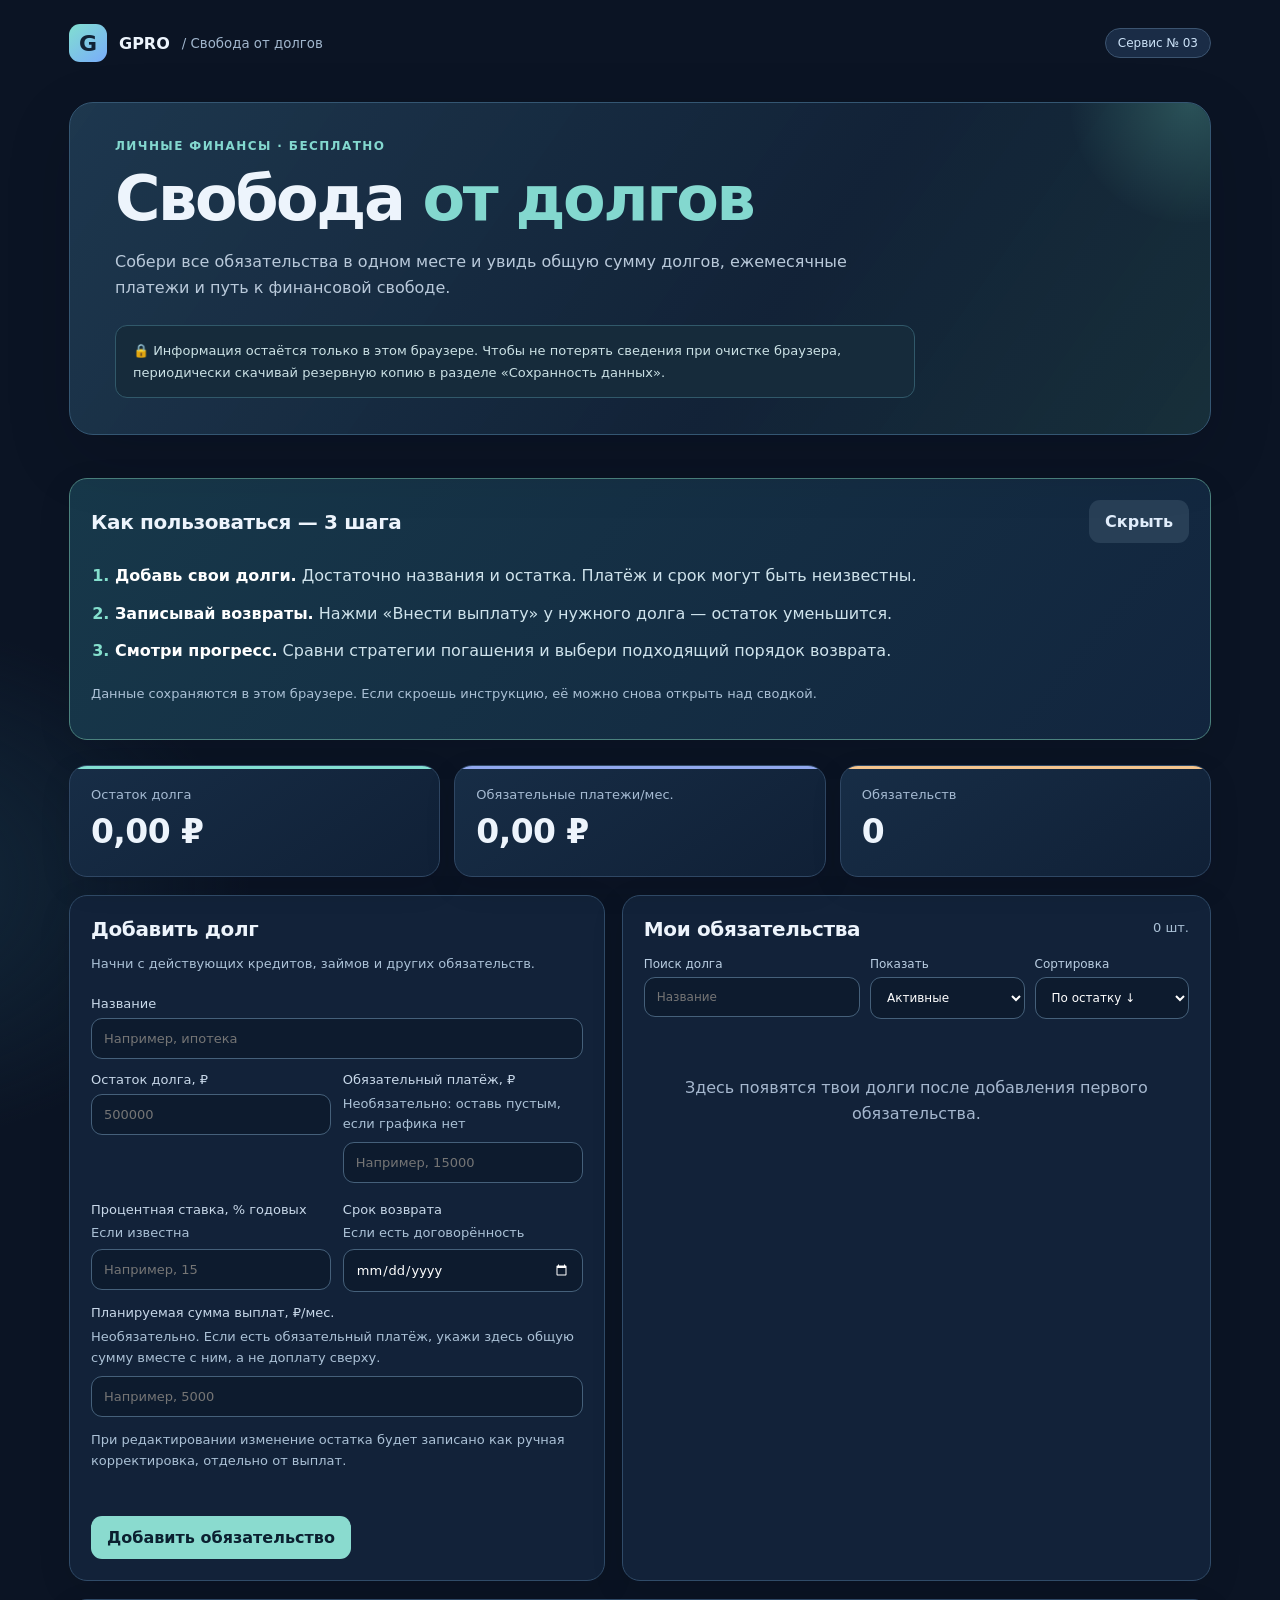
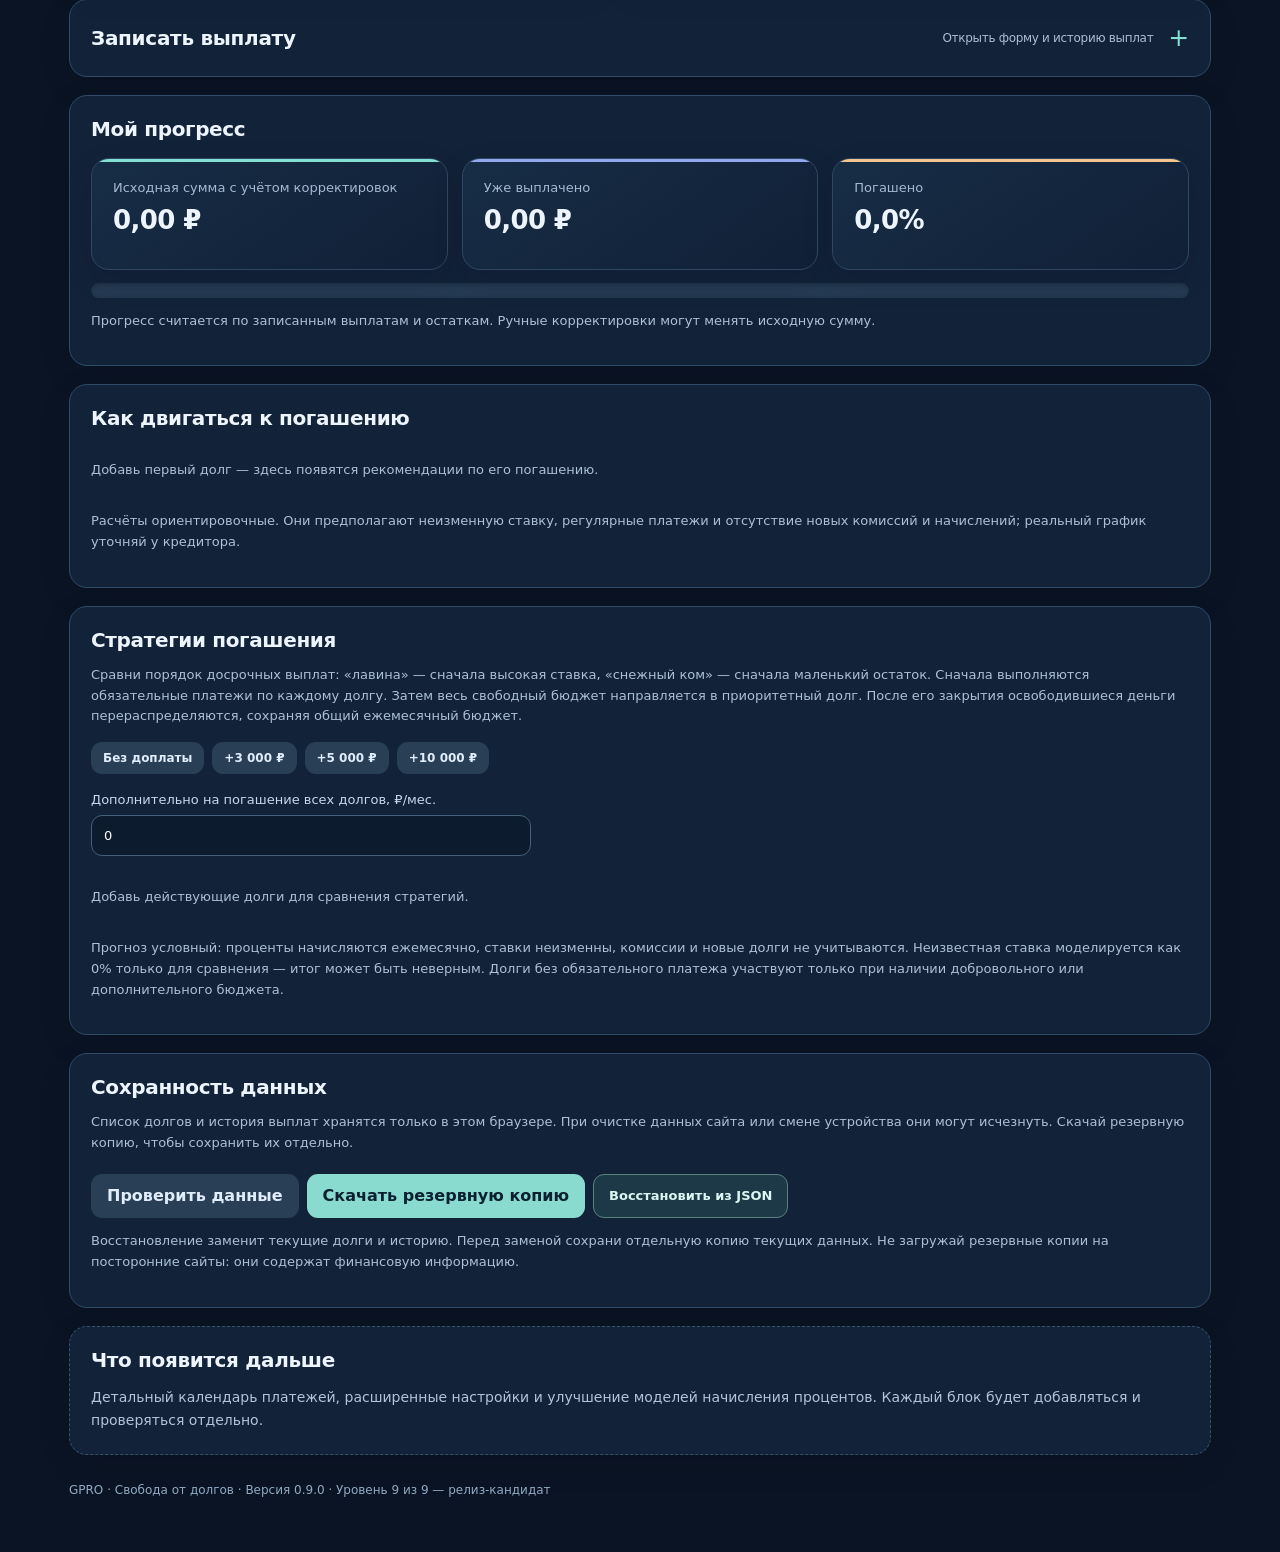
==== commit cb91c78a: "fix(debt): remove obsolete onboarding copy, correct minimum and prepare 0.9.0 RC" ====
--- a/debt-freedom/index.html
+++ b/debt-freedom/index.html
@@ -1,12 +1,12 @@
 <!doctype html>
-<html lang="ru"><head><meta charset="utf-8"><meta name="viewport" content="width=device-width,initial-scale=1"><meta name="theme-color" content="#0d1728"><meta name="description" content="Свобода от долгов — бесплатный инструмент GPRO для учёта долгов и контроля выплат."><title>Свобода от долгов — GPRO</title><link rel="stylesheet" href="./css/style.css?v=0.8.0"></head>
+<html lang="ru"><head><meta charset="utf-8"><meta name="viewport" content="width=device-width,initial-scale=1"><meta name="theme-color" content="#0d1728"><meta name="description" content="Свобода от долгов — бесплатный инструмент GPRO для учёта долгов и контроля выплат."><title>Свобода от долгов — GPRO</title><link rel="stylesheet" href="./css/style.css?v=0.9.0"></head>
 <body><main class="shell">
 <header class="header"><div class="brand"><span class="brand-mark">G</span> GPRO <small>/ Свобода от долгов</small></div><span class="tag">Сервис № 03</span></header>
-<section class="hero"><div class="eyebrow">Личные финансы · Бесплатно</div><h1>Свобода <span>от долгов</span></h1><p>Собери все обязательства в одном месте и увидь общую сумму долгов, ежемесячные платежи и путь к финансовой свободе.</p><div class="notice">🔒 Информация остаётся только в этом браузере. Для надёжного хранения рекомендуем позже экспортировать данные: резервное копирование появится на следующих этапах.</div></section>
-<div class="guide-trigger"><button class="button secondary" type="button" id="openGuide" hidden>Как пользоваться — 3 шага</button></div><section class="panel getting-started" id="quickGuide"><div class="heading"><h2>Как пользоваться — 3 шага</h2><button class="button secondary" type="button" id="hideGuide">Скрыть</button></div><ol><li><strong>Добавь свои долги.</strong> Достаточно названия и остатка. Платёж и срок могут быть неизвестны.</li><li><strong>Записывай возвраты.</strong> Нажми «Внести выплату» у нужного долга — остаток уменьшится.</li><li><strong>Смотри прогресс.</strong> При желании открой расширенный режим, чтобы сравнить стратегии погашения.</li></ol><p class="muted">Данные сохраняются в этом браузере. Если нужно, инструкцию можно снова открыть ниже.</p></section>
+<section class="hero"><div class="eyebrow">Личные финансы · Бесплатно</div><h1>Свобода <span>от долгов</span></h1><p>Собери все обязательства в одном месте и увидь общую сумму долгов, ежемесячные платежи и путь к финансовой свободе.</p><div class="notice">🔒 Информация остаётся только в этом браузере. Чтобы не потерять сведения при очистке браузера, периодически скачивай резервную копию в разделе «Сохранность данных».</div></section>
+<div class="guide-trigger"><button class="button secondary" type="button" id="openGuide" hidden>Как пользоваться — 3 шага</button></div><section class="panel getting-started" id="quickGuide"><div class="heading"><h2>Как пользоваться — 3 шага</h2><button class="button secondary" type="button" id="hideGuide">Скрыть</button></div><ol><li><strong>Добавь свои долги.</strong> Достаточно названия и остатка. Платёж и срок могут быть неизвестны.</li><li><strong>Записывай возвраты.</strong> Нажми «Внести выплату» у нужного долга — остаток уменьшится.</li><li><strong>Смотри прогресс.</strong> Сравни стратегии погашения и выбери подходящий порядок возврата.</li></ol><p class="muted">Данные сохраняются в этом браузере. Если скроешь инструкцию, её можно снова открыть над сводкой.</p></section>
 <section class="summary" aria-label="Итоги"><article><span>Остаток долга</span><strong id="totalDebt">0 ₽</strong></article><article><span>Обязательные платежи/мес.</span><strong id="totalPayment">0 ₽</strong></article><article><span>Обязательств</span><strong id="debtCount">0</strong></article></section>
 <div class="layout"><section class="panel"><h2 id="formHeading">Добавить долг</h2><p class="muted">Начни с действующих кредитов, займов и других обязательств.</p>
-<form id="debtForm"><label>Название<input id="debtName" maxlength="80" required placeholder="Например, ипотека"></label><div class="fields"><label>Остаток долга, ₽<input id="debtAmount" type="number" min="0" max="1000000000000" step="0.01" inputmode="decimal" required placeholder="500000"></label><label>Обязательный платёж, ₽ <small class="muted">Необязательно: оставь пустым, если графика нет</small><input id="debtPayment" type="number" min="0" max="1000000000000" step="0.01" inputmode="decimal" placeholder="Например, 15000"></label></div><div class="fields extra-fields"><label>Процентная ставка, % годовых <small class="muted">Если известна</small><input id="debtRate" type="number" min="0" max="100" step="0.01" inputmode="decimal" placeholder="Например, 15"></label><label>Срок возврата <small class="muted">Если есть договорённость</small><input id="debtDue" type="date"></label></div><label>Планируемая сумма выплат, ₽/мес. <small class="muted">Необязательно. Если есть обязательный платёж, укажи здесь общую сумму вместе с ним, а не доплату сверху.</small><input id="debtTarget" type="number" min="0" max="1000000000000" step="0.01" inputmode="decimal" placeholder="Например, 5000"></label><p class="muted">При редактировании изменение остатка будет записано как ручная корректировка, отдельно от выплат.</p><p id="formError" class="error" role="alert"></p><div class="form-actions"><button class="button" id="saveDebt" type="submit">Добавить обязательство</button><button class="button secondary" id="cancelEdit" type="button" hidden>Отмена</button></div><input type="hidden" id="editingId"></form></section>
+<form id="debtForm"><label>Название<input id="debtName" maxlength="80" required placeholder="Например, ипотека"></label><div class="fields"><label>Остаток долга, ₽<input id="debtAmount" type="number" min="0.01" max="1000000000000" step="0.01" inputmode="decimal" required placeholder="500000"></label><label>Обязательный платёж, ₽ <small class="muted">Необязательно: оставь пустым, если графика нет</small><input id="debtPayment" type="number" min="0" max="1000000000000" step="0.01" inputmode="decimal" placeholder="Например, 15000"></label></div><div class="fields extra-fields"><label>Процентная ставка, % годовых <small class="muted">Если известна</small><input id="debtRate" type="number" min="0" max="100" step="0.01" inputmode="decimal" placeholder="Например, 15"></label><label>Срок возврата <small class="muted">Если есть договорённость</small><input id="debtDue" type="date"></label></div><label>Планируемая сумма выплат, ₽/мес. <small class="muted">Необязательно. Если есть обязательный платёж, укажи здесь общую сумму вместе с ним, а не доплату сверху.</small><input id="debtTarget" type="number" min="0" max="1000000000000" step="0.01" inputmode="decimal" placeholder="Например, 5000"></label><p class="muted">При редактировании изменение остатка будет записано как ручная корректировка, отдельно от выплат.</p><p id="formError" class="error" role="alert"></p><div class="form-actions"><button class="button" id="saveDebt" type="submit">Добавить обязательство</button><button class="button secondary" id="cancelEdit" type="button" hidden>Отмена</button></div><input type="hidden" id="editingId"></form></section>
 <section class="panel"><div class="heading"><h2>Мои обязательства</h2><span class="muted" id="listCount"></span></div><div class="debt-tools"><label>Поиск долга<input type="search" id="debtSearch" maxlength="80" placeholder="Название"></label><label>Показать<select id="debtFilter"><option value="active">Активные</option><option value="all">Все</option><option value="closed">Погашенные</option></select></label><label>Сортировка<select id="debtSort"><option value="amount">По остатку ↓</option><option value="payment">По платежу ↓</option><option value="name">По названию</option></select></label></div><div id="debtList" class="debt-list" aria-live="polite"></div></section></div>
 <details class="panel panel-payment payment-fold" id="paymentPanel"><summary><span>Записать выплату</span><span class="fold-caption">Открыть форму и историю выплат</span></summary><div class="payment-fold-body"><p class="muted">Выплата уменьшает остаток долга. Начисление процентов и комиссии не происходит автоматически — сверяй актуальный остаток с кредитором.</p><form id="paymentForm"><div class="fields"><label>Обязательство<select id="paymentDebt" required></select></label><label>Сумма выплаты, ₽<input id="paymentAmount" type="number" min="0.01" max="1000000000000" step="0.01" required inputmode="decimal"></label></div><label>Дата выплаты<input id="paymentDate" type="date" required></label><p class="error" id="paymentError" role="alert"></p><p class="muted" id="paymentMessage" role="status" aria-live="polite"></p><button class="button" type="submit">Записать выплату</button></form><h3>История выплат</h3><label class="history-filter">Долг<select id="historyDebt"><option value="all">Все обязательства</option></select></label><p class="muted">Ручные корректировки показаны отдельно и не считаются выплатами.</p><div class="form-actions"><button class="button secondary" id="showMorePayments" type="button" hidden>Показать ещё 50</button><button class="button secondary" id="showAllPayments" type="button" hidden>Показать все</button></div><div id="paymentHistory" class="payment-history"></div>
 </div></details><section class="panel progress-panel"><h2>Мой прогресс</h2><div class="summary progress-summary"><article><span>Исходная сумма с учётом корректировок</span><strong id="startingTotal">0 ₽</strong></article><article><span>Уже выплачено</span><strong id="alreadyPaid">0 ₽</strong></article><article><span>Погашено</span><strong id="paidPercent">0%</strong></article></div><div class="progress-track"><div id="paidBar"></div></div><p class="muted">Прогресс считается по записанным выплатам и остаткам. Ручные корректировки могут менять исходную сумму.</p></section><section class="panel advice"><h2>Как двигаться к погашению</h2><div id="guidance" class="advice-list" aria-live="polite"></div><p class="muted">Расчёты ориентировочные. Они предполагают неизменную ставку, регулярные платежи и отсутствие новых комиссий и начислений; реальный график уточняй у кредитора.</p></section>
@@ -27,5 +27,5 @@
 </div>
 </section>
 <section class="panel roadmap"><h2>Что появится дальше</h2><p>Детальный календарь платежей, расширенные настройки и улучшение моделей начисления процентов. Каждый блок будет добавляться и проверяться отдельно.</p></section>
-<footer>GPRO · Свобода от долгов · Версия 0.8.0 · Уровень 8 из 9 — на проверке</footer>
-</main><script src="./js/app.js?v=0.8.0"></script></body></html>+<footer>GPRO · Свобода от долгов · Версия 0.9.0 · Уровень 9 из 9 — релиз-кандидат</footer>
+</main><script src="./js/app.js?v=0.9.0"></script></body></html>
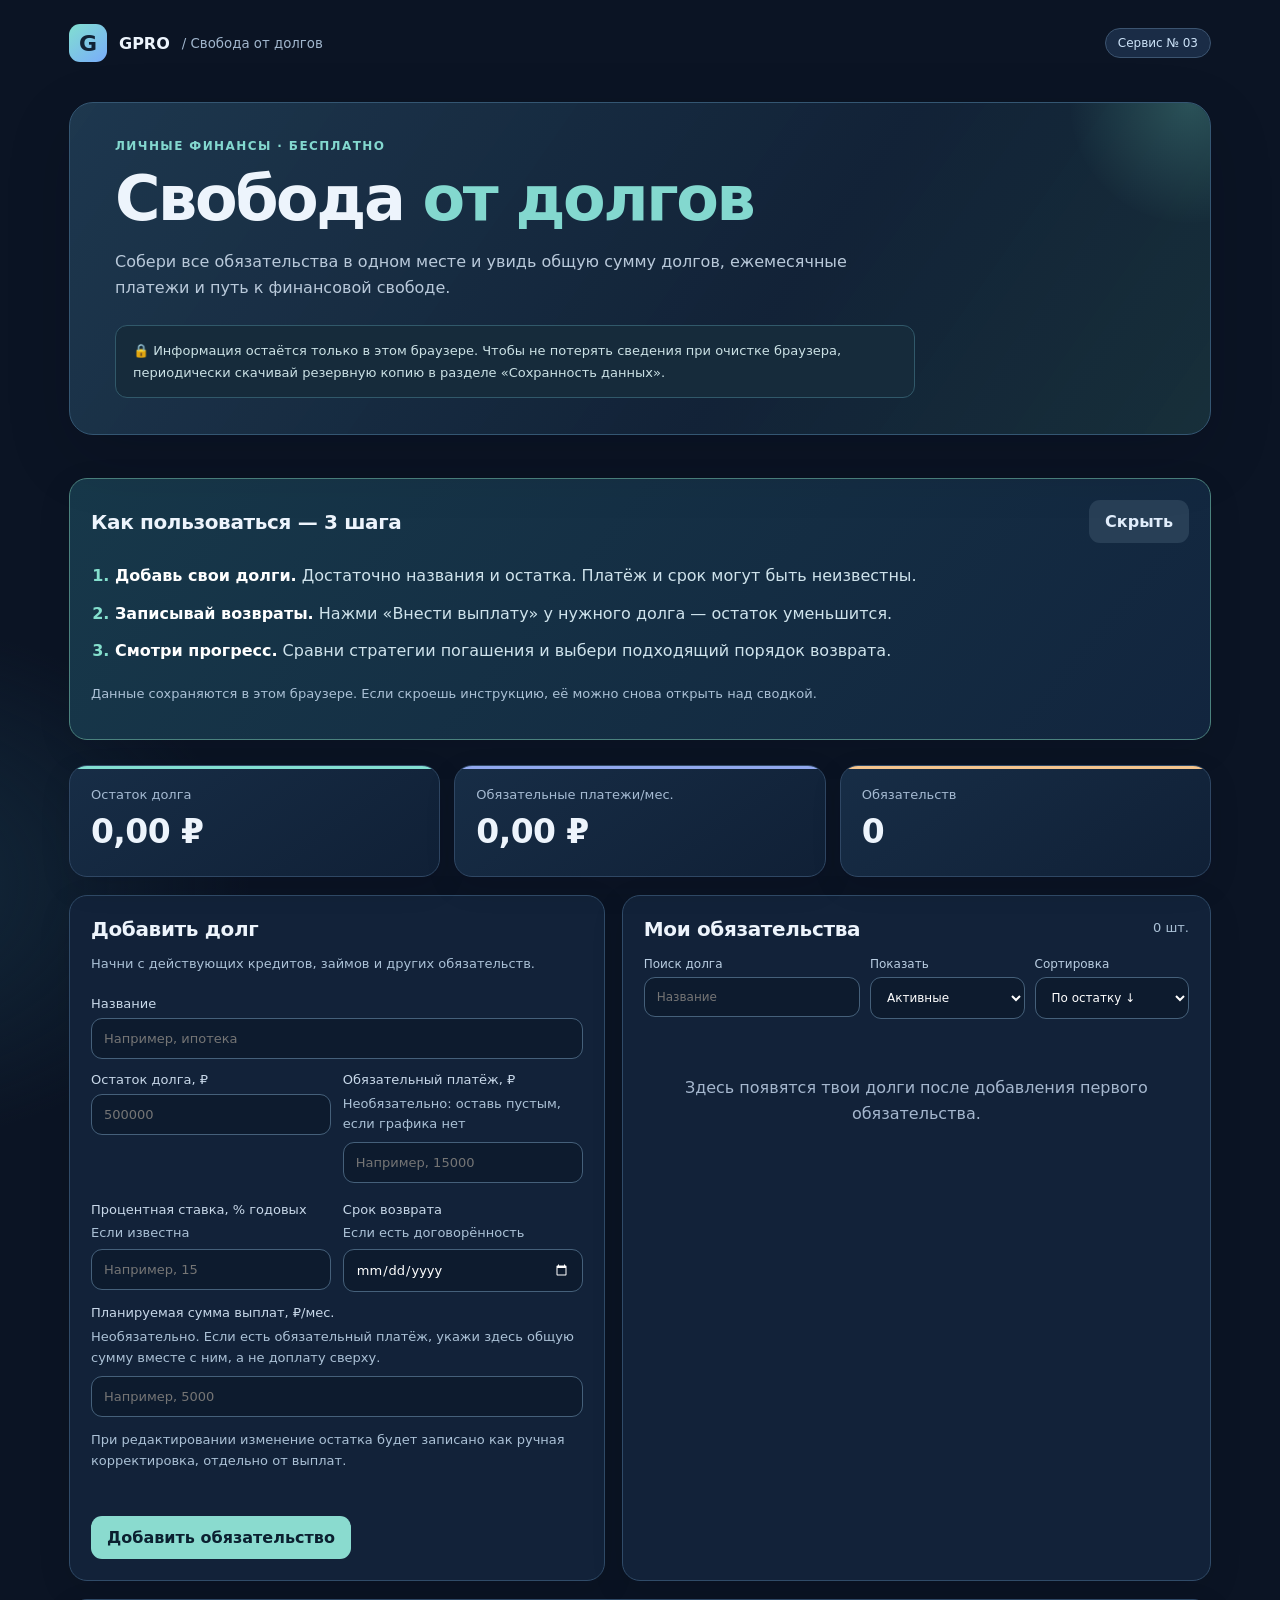
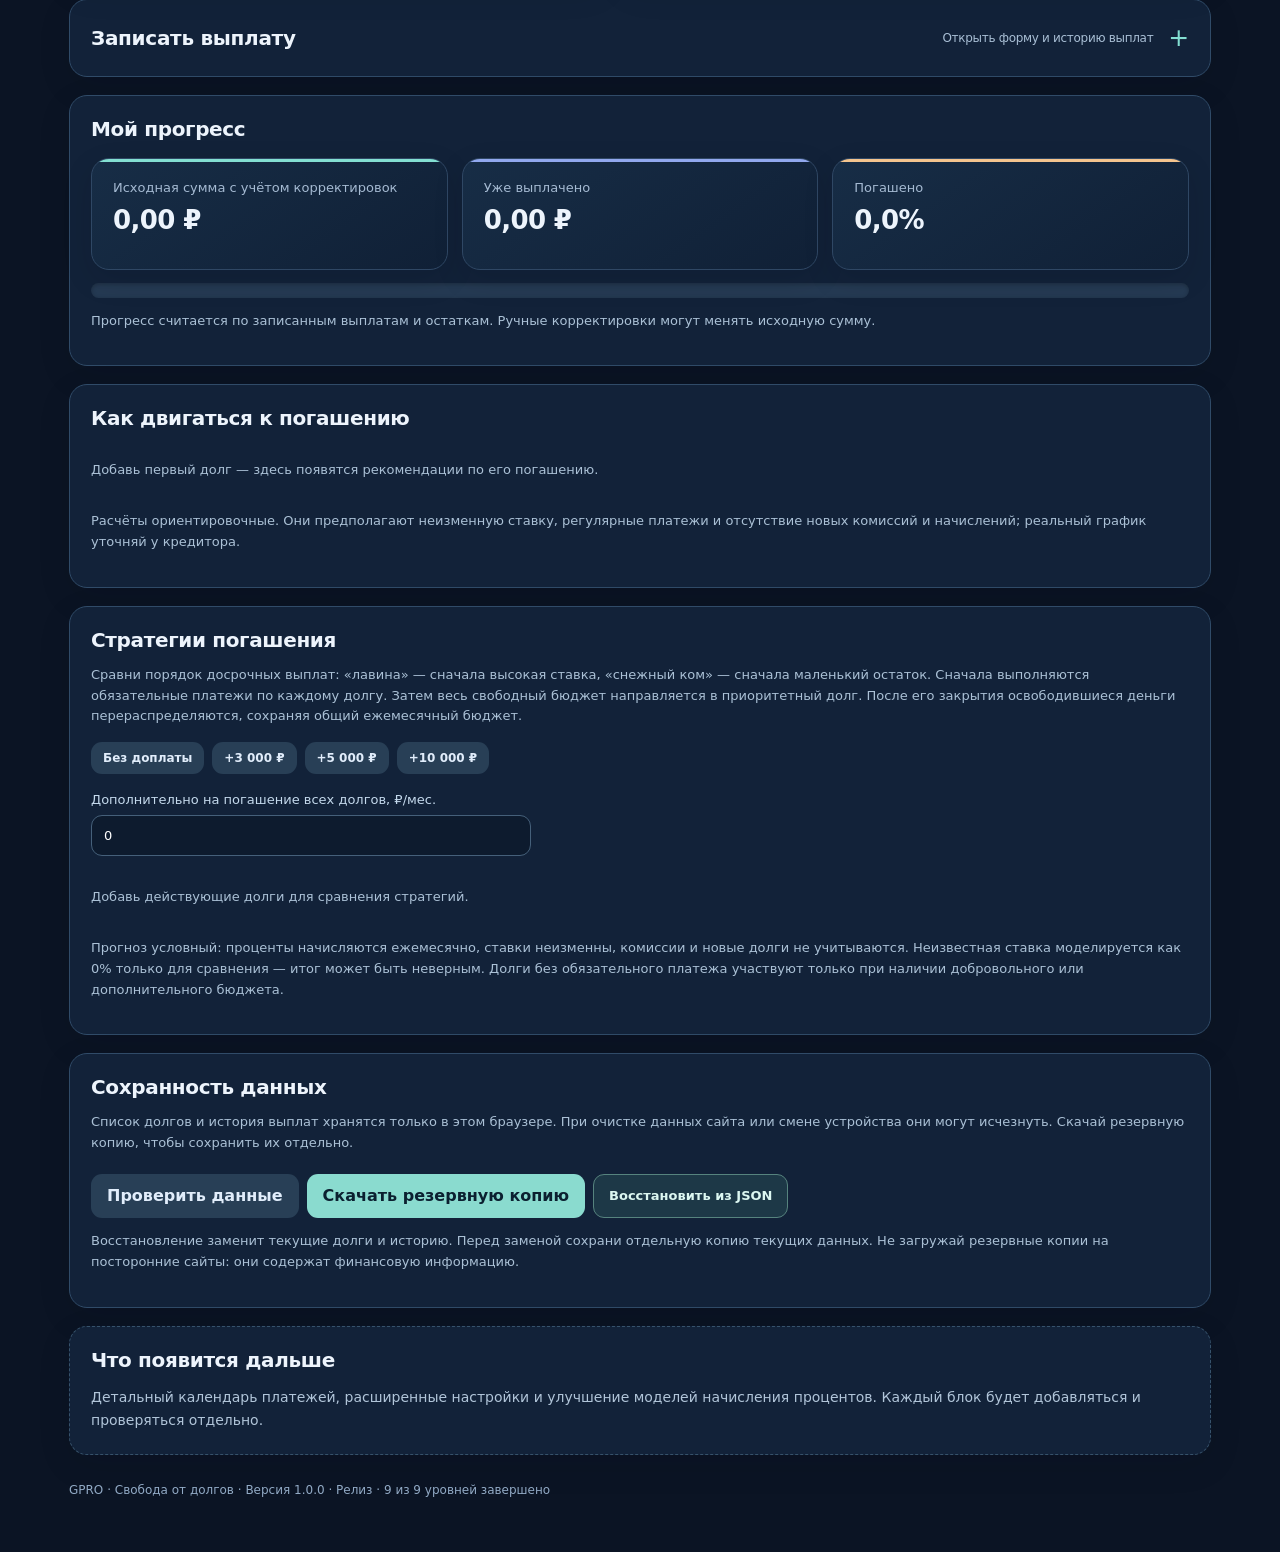
==== commit cac7ad90: "release(debt-freedom): approved v1.0.0 final" ====
--- a/debt-freedom/index.html
+++ b/debt-freedom/index.html
@@ -1,12 +1,12 @@
 <!doctype html>
-<html lang="ru"><head><meta charset="utf-8"><meta name="viewport" content="width=device-width,initial-scale=1"><meta name="theme-color" content="#0d1728"><meta name="description" content="Свобода от долгов — бесплатный инструмент GPRO для учёта долгов и контроля выплат."><title>Свобода от долгов — GPRO</title><link rel="stylesheet" href="./css/style.css?v=0.9.0"></head>
+<html lang="ru"><head><meta charset="utf-8"><meta name="viewport" content="width=device-width,initial-scale=1"><meta name="theme-color" content="#0d1728"><meta name="description" content="Свобода от долгов — бесплатный инструмент GPRO для учёта долгов и контроля выплат."><title>Свобода от долгов — GPRO</title><link rel="stylesheet" href="./css/style.css?v=1.0.0"></head>
 <body><main class="shell">
 <header class="header"><div class="brand"><span class="brand-mark">G</span> GPRO <small>/ Свобода от долгов</small></div><span class="tag">Сервис № 03</span></header>
 <section class="hero"><div class="eyebrow">Личные финансы · Бесплатно</div><h1>Свобода <span>от долгов</span></h1><p>Собери все обязательства в одном месте и увидь общую сумму долгов, ежемесячные платежи и путь к финансовой свободе.</p><div class="notice">🔒 Информация остаётся только в этом браузере. Чтобы не потерять сведения при очистке браузера, периодически скачивай резервную копию в разделе «Сохранность данных».</div></section>
 <div class="guide-trigger"><button class="button secondary" type="button" id="openGuide" hidden>Как пользоваться — 3 шага</button></div><section class="panel getting-started" id="quickGuide"><div class="heading"><h2>Как пользоваться — 3 шага</h2><button class="button secondary" type="button" id="hideGuide">Скрыть</button></div><ol><li><strong>Добавь свои долги.</strong> Достаточно названия и остатка. Платёж и срок могут быть неизвестны.</li><li><strong>Записывай возвраты.</strong> Нажми «Внести выплату» у нужного долга — остаток уменьшится.</li><li><strong>Смотри прогресс.</strong> Сравни стратегии погашения и выбери подходящий порядок возврата.</li></ol><p class="muted">Данные сохраняются в этом браузере. Если скроешь инструкцию, её можно снова открыть над сводкой.</p></section>
 <section class="summary" aria-label="Итоги"><article><span>Остаток долга</span><strong id="totalDebt">0 ₽</strong></article><article><span>Обязательные платежи/мес.</span><strong id="totalPayment">0 ₽</strong></article><article><span>Обязательств</span><strong id="debtCount">0</strong></article></section>
 <div class="layout"><section class="panel"><h2 id="formHeading">Добавить долг</h2><p class="muted">Начни с действующих кредитов, займов и других обязательств.</p>
-<form id="debtForm"><label>Название<input id="debtName" maxlength="80" required placeholder="Например, ипотека"></label><div class="fields"><label>Остаток долга, ₽<input id="debtAmount" type="number" min="0.01" max="1000000000000" step="0.01" inputmode="decimal" required placeholder="500000"></label><label>Обязательный платёж, ₽ <small class="muted">Необязательно: оставь пустым, если графика нет</small><input id="debtPayment" type="number" min="0" max="1000000000000" step="0.01" inputmode="decimal" placeholder="Например, 15000"></label></div><div class="fields extra-fields"><label>Процентная ставка, % годовых <small class="muted">Если известна</small><input id="debtRate" type="number" min="0" max="100" step="0.01" inputmode="decimal" placeholder="Например, 15"></label><label>Срок возврата <small class="muted">Если есть договорённость</small><input id="debtDue" type="date"></label></div><label>Планируемая сумма выплат, ₽/мес. <small class="muted">Необязательно. Если есть обязательный платёж, укажи здесь общую сумму вместе с ним, а не доплату сверху.</small><input id="debtTarget" type="number" min="0" max="1000000000000" step="0.01" inputmode="decimal" placeholder="Например, 5000"></label><p class="muted">При редактировании изменение остатка будет записано как ручная корректировка, отдельно от выплат.</p><p id="formError" class="error" role="alert"></p><div class="form-actions"><button class="button" id="saveDebt" type="submit">Добавить обязательство</button><button class="button secondary" id="cancelEdit" type="button" hidden>Отмена</button></div><input type="hidden" id="editingId"></form></section>
+<form id="debtForm"><label>Название<input id="debtName" maxlength="80" required placeholder="Например, ипотека"></label><div class="fields"><label>Остаток долга, ₽<input id="debtAmount" type="number" min="0" max="1000000000000" step="0.01" inputmode="decimal" required placeholder="500000"></label><label>Обязательный платёж, ₽ <small class="muted">Необязательно: оставь пустым, если графика нет</small><input id="debtPayment" type="number" min="0" max="1000000000000" step="0.01" inputmode="decimal" placeholder="Например, 15000"></label></div><div class="fields extra-fields"><label>Процентная ставка, % годовых <small class="muted">Если известна</small><input id="debtRate" type="number" min="0" max="100" step="0.01" inputmode="decimal" placeholder="Например, 15"></label><label>Срок возврата <small class="muted">Если есть договорённость</small><input id="debtDue" type="date"></label></div><label>Планируемая сумма выплат, ₽/мес. <small class="muted">Необязательно. Если есть обязательный платёж, укажи здесь общую сумму вместе с ним, а не доплату сверху.</small><input id="debtTarget" type="number" min="0" max="1000000000000" step="0.01" inputmode="decimal" placeholder="Например, 5000"></label><p class="muted">При редактировании изменение остатка будет записано как ручная корректировка, отдельно от выплат.</p><p id="formError" class="error" role="alert"></p><div class="form-actions"><button class="button" id="saveDebt" type="submit">Добавить обязательство</button><button class="button secondary" id="cancelEdit" type="button" hidden>Отмена</button></div><input type="hidden" id="editingId"></form></section>
 <section class="panel"><div class="heading"><h2>Мои обязательства</h2><span class="muted" id="listCount"></span></div><div class="debt-tools"><label>Поиск долга<input type="search" id="debtSearch" maxlength="80" placeholder="Название"></label><label>Показать<select id="debtFilter"><option value="active">Активные</option><option value="all">Все</option><option value="closed">Погашенные</option></select></label><label>Сортировка<select id="debtSort"><option value="amount">По остатку ↓</option><option value="payment">По платежу ↓</option><option value="name">По названию</option></select></label></div><div id="debtList" class="debt-list" aria-live="polite"></div></section></div>
 <details class="panel panel-payment payment-fold" id="paymentPanel"><summary><span>Записать выплату</span><span class="fold-caption">Открыть форму и историю выплат</span></summary><div class="payment-fold-body"><p class="muted">Выплата уменьшает остаток долга. Начисление процентов и комиссии не происходит автоматически — сверяй актуальный остаток с кредитором.</p><form id="paymentForm"><div class="fields"><label>Обязательство<select id="paymentDebt" required></select></label><label>Сумма выплаты, ₽<input id="paymentAmount" type="number" min="0.01" max="1000000000000" step="0.01" required inputmode="decimal"></label></div><label>Дата выплаты<input id="paymentDate" type="date" required></label><p class="error" id="paymentError" role="alert"></p><p class="muted" id="paymentMessage" role="status" aria-live="polite"></p><button class="button" type="submit">Записать выплату</button></form><h3>История выплат</h3><label class="history-filter">Долг<select id="historyDebt"><option value="all">Все обязательства</option></select></label><p class="muted">Ручные корректировки показаны отдельно и не считаются выплатами.</p><div class="form-actions"><button class="button secondary" id="showMorePayments" type="button" hidden>Показать ещё 50</button><button class="button secondary" id="showAllPayments" type="button" hidden>Показать все</button></div><div id="paymentHistory" class="payment-history"></div>
 </div></details><section class="panel progress-panel"><h2>Мой прогресс</h2><div class="summary progress-summary"><article><span>Исходная сумма с учётом корректировок</span><strong id="startingTotal">0 ₽</strong></article><article><span>Уже выплачено</span><strong id="alreadyPaid">0 ₽</strong></article><article><span>Погашено</span><strong id="paidPercent">0%</strong></article></div><div class="progress-track"><div id="paidBar"></div></div><p class="muted">Прогресс считается по записанным выплатам и остаткам. Ручные корректировки могут менять исходную сумму.</p></section><section class="panel advice"><h2>Как двигаться к погашению</h2><div id="guidance" class="advice-list" aria-live="polite"></div><p class="muted">Расчёты ориентировочные. Они предполагают неизменную ставку, регулярные платежи и отсутствие новых комиссий и начислений; реальный график уточняй у кредитора.</p></section>
@@ -27,5 +27,5 @@
 </div>
 </section>
 <section class="panel roadmap"><h2>Что появится дальше</h2><p>Детальный календарь платежей, расширенные настройки и улучшение моделей начисления процентов. Каждый блок будет добавляться и проверяться отдельно.</p></section>
-<footer>GPRO · Свобода от долгов · Версия 0.9.0 · Уровень 9 из 9 — релиз-кандидат</footer>
-</main><script src="./js/app.js?v=0.9.0"></script></body></html>+<footer>GPRO · Свобода от долгов · Версия 1.0.0 · Релиз · 9 из 9 уровней завершено</footer>
+</main><script src="./js/app.js?v=1.0.0"></script></body></html>
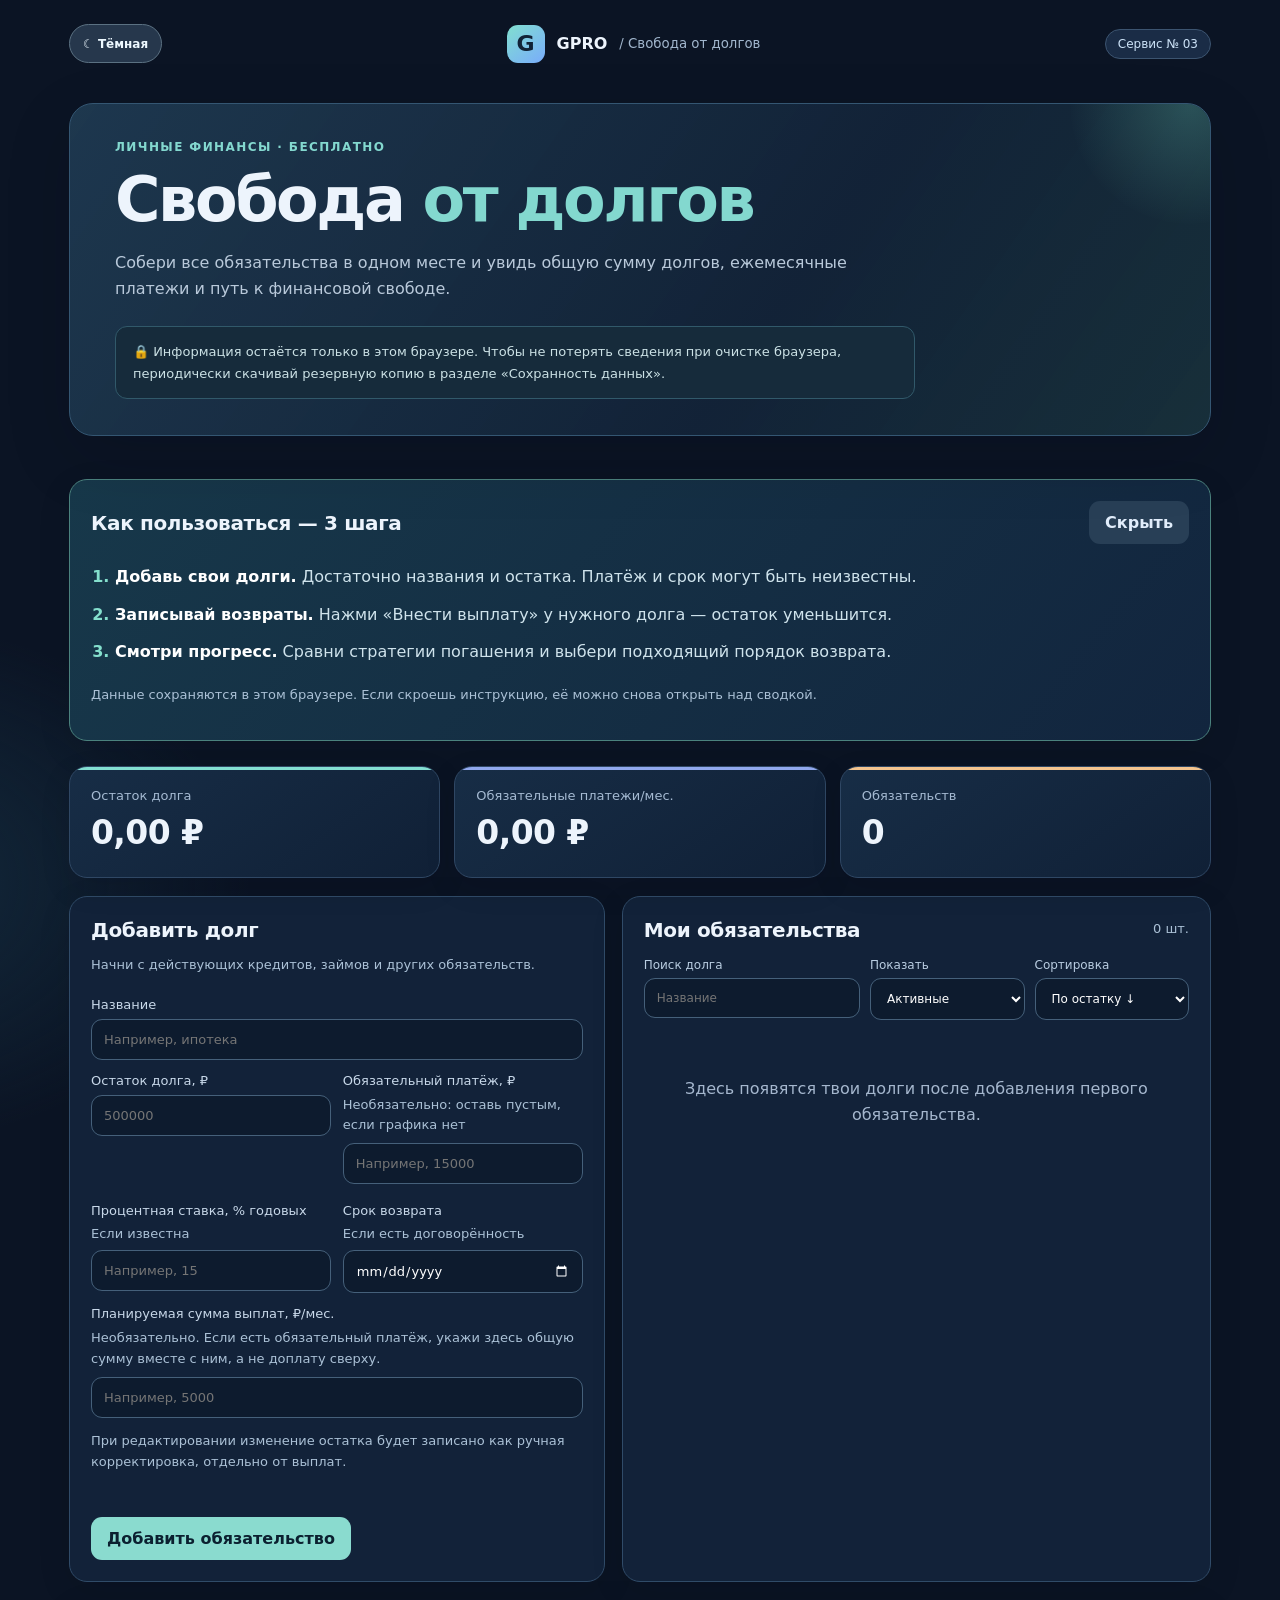
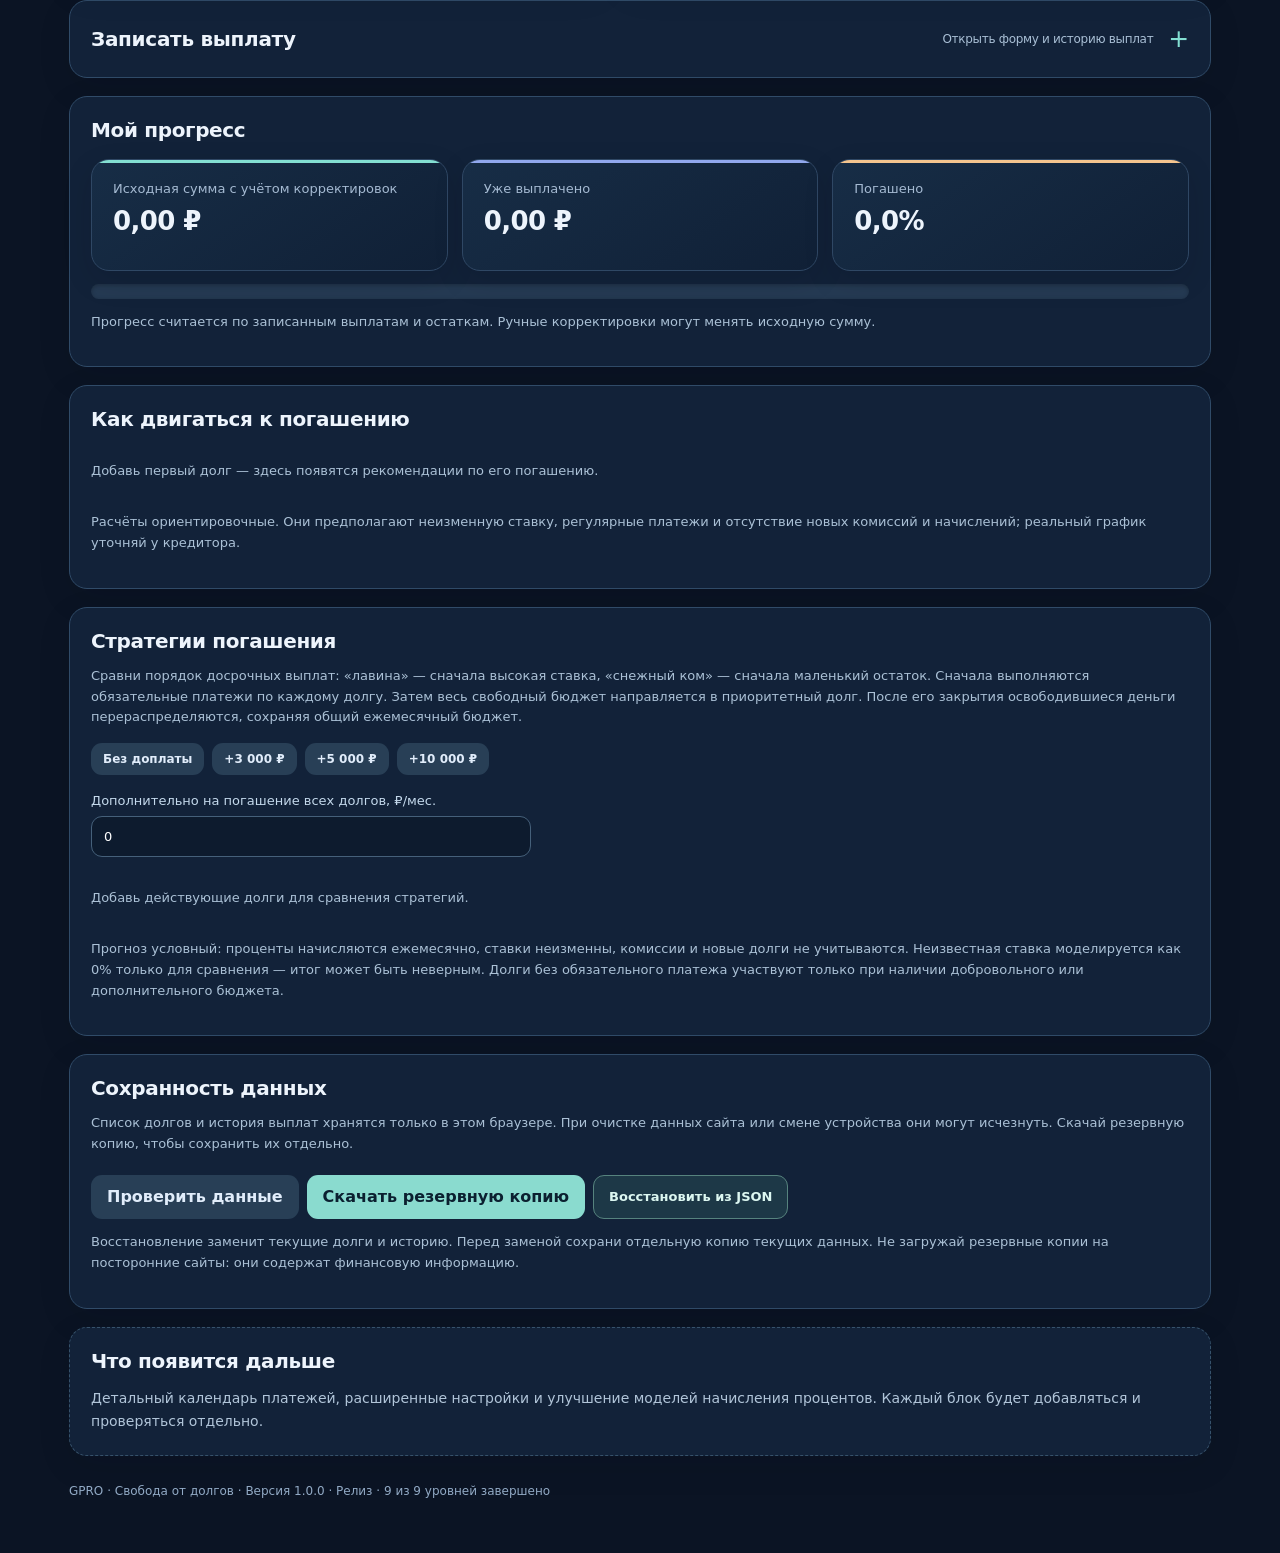
==== commit f878212d: "feat(debt-freedom): activate two-theme UI without modifying dark design" ====
--- a/debt-freedom/index.html
+++ b/debt-freedom/index.html
@@ -1,7 +1,7 @@
 <!doctype html>
-<html lang="ru"><head><meta charset="utf-8"><meta name="viewport" content="width=device-width,initial-scale=1"><meta name="theme-color" content="#0d1728"><meta name="description" content="Свобода от долгов — бесплатный инструмент GPRO для учёта долгов и контроля выплат."><title>Свобода от долгов — GPRO</title><link rel="stylesheet" href="./css/style.css?v=1.0.0"></head>
+<html lang="ru"><head><meta charset="utf-8"><meta name="viewport" content="width=device-width,initial-scale=1"><meta name="theme-color" content="#0d1728"><meta name="description" content="Свобода от долгов — бесплатный инструмент GPRO для учёта долгов и контроля выплат."><title>Свобода от долгов — GPRO</title><link rel="stylesheet" href="./css/style.css?v=1.0.0"><link rel="stylesheet" href="./css/theme-light.css?v=1.1.0"></head>
 <body><main class="shell">
-<header class="header"><div class="brand"><span class="brand-mark">G</span> GPRO <small>/ Свобода от долгов</small></div><span class="tag">Сервис № 03</span></header>
+<header class="header"><button type="button" id="themeToggle" class="theme-toggle" aria-pressed="false" aria-label="Включить светлую тему">☾ Тёмная</button><div class="brand"><span class="brand-mark">G</span> GPRO <small>/ Свобода от долгов</small></div><span class="tag">Сервис № 03</span></header>
 <section class="hero"><div class="eyebrow">Личные финансы · Бесплатно</div><h1>Свобода <span>от долгов</span></h1><p>Собери все обязательства в одном месте и увидь общую сумму долгов, ежемесячные платежи и путь к финансовой свободе.</p><div class="notice">🔒 Информация остаётся только в этом браузере. Чтобы не потерять сведения при очистке браузера, периодически скачивай резервную копию в разделе «Сохранность данных».</div></section>
 <div class="guide-trigger"><button class="button secondary" type="button" id="openGuide" hidden>Как пользоваться — 3 шага</button></div><section class="panel getting-started" id="quickGuide"><div class="heading"><h2>Как пользоваться — 3 шага</h2><button class="button secondary" type="button" id="hideGuide">Скрыть</button></div><ol><li><strong>Добавь свои долги.</strong> Достаточно названия и остатка. Платёж и срок могут быть неизвестны.</li><li><strong>Записывай возвраты.</strong> Нажми «Внести выплату» у нужного долга — остаток уменьшится.</li><li><strong>Смотри прогресс.</strong> Сравни стратегии погашения и выбери подходящий порядок возврата.</li></ol><p class="muted">Данные сохраняются в этом браузере. Если скроешь инструкцию, её можно снова открыть над сводкой.</p></section>
 <section class="summary" aria-label="Итоги"><article><span>Остаток долга</span><strong id="totalDebt">0 ₽</strong></article><article><span>Обязательные платежи/мес.</span><strong id="totalPayment">0 ₽</strong></article><article><span>Обязательств</span><strong id="debtCount">0</strong></article></section>
@@ -28,4 +28,4 @@
 </section>
 <section class="panel roadmap"><h2>Что появится дальше</h2><p>Детальный календарь платежей, расширенные настройки и улучшение моделей начисления процентов. Каждый блок будет добавляться и проверяться отдельно.</p></section>
 <footer>GPRO · Свобода от долгов · Версия 1.0.0 · Релиз · 9 из 9 уровней завершено</footer>
-</main><script src="./js/app.js?v=1.0.0"></script></body></html>+</main><script src="./js/app.js?v=1.0.0"></script><script src="./js/theme-toggle.js?v=1.1.0"></script></body></html>
--- a/debt-freedom/css/theme-light.css
+++ b/debt-freedom/css/theme-light.css
@@ -0,0 +1,24 @@
+/* Individual GPRO light palette; existing dark stylesheet remains unchanged. */
+html[data-theme="light"]{color-scheme:light;color:#324967;background:#f5f9fc}
+html[data-theme="light"] body{background:radial-gradient(ellipse at 65% 0%,#e4eef8,transparent 57%),#f5f9fc}
+html[data-theme="light"] .hero{background:linear-gradient(120deg,#e4eef8,#ffffff 90%);border-color:#cbd6d9;box-shadow:0 18px 45px #71809020}
+html[data-theme="light"] .hero h1{color:#324967}
+html[data-theme="light"] .hero h1 em,html[data-theme="light"] .hero h1 span,html[data-theme="light"] .eyebrow{color:#4e8b9a}
+html[data-theme="light"] .hero p,html[data-theme="light"] .privacy,html[data-theme="light"] .notice{color:#586c76}
+html[data-theme="light"] .panel{background:#fff;border-color:#d9e4e5;color:#324967}
+html[data-theme="light"] .tag{border-color:#d0dadb;background:#fff;color:#58707a}
+html[data-theme="light"] .sub,html[data-theme="light"] .muted,html[data-theme="light"] .hint{color:#637985}
+html[data-theme="light"] label,html[data-theme="light"] form label{color:#475f6a}
+html[data-theme="light"] input,html[data-theme="light"] select{color:#2a4352;background:#fff;border-color:#b9cdd4;color-scheme:light}
+html[data-theme="light"] .button.secondary,html[data-theme="light"] .secondary{background:#e4eff0;color:#324967}
+html[data-theme="light"] .summary article,html[data-theme="light"] .debt-item,html[data-theme="light"] .advice-item,html[data-theme="light"] .notice{background:#f5f9fc;border-color:#d2dfdf;color:#324967}
+html[data-theme="light"] .summary article span,html[data-theme="light"] .debt-figures,html[data-theme="light"] .roadmap p{color:#607480}
+html[data-theme="light"] .chip{color:#324967;border-color:#b8d0d0}
+html[data-theme="light"] .chip.selected{background:#e4eef8;color:#324967}
+html[data-theme="light"] .meter{background:#dae5e5}
+html[data-theme="light"] footer{color:#74868b}
+.theme-toggle{border:1px solid #5b7182;border-radius:24px;padding:9px 13px;background:#26374c;color:#edf8ff;min-height:39px;font-weight:800;font-size:12px;cursor:pointer;white-space:nowrap}
+.theme-toggle:focus-visible{outline:2px solid #81c9ce;outline-offset:3px}
+html[data-theme="light"] .theme-toggle{background:white;border-color:#c7dadb;color:#324967}
+@media(max-width:520px){.top,.header{flex-wrap:wrap}.theme-toggle{margin-left:auto}}
+@media print{.theme-toggle{display:none!important}}
